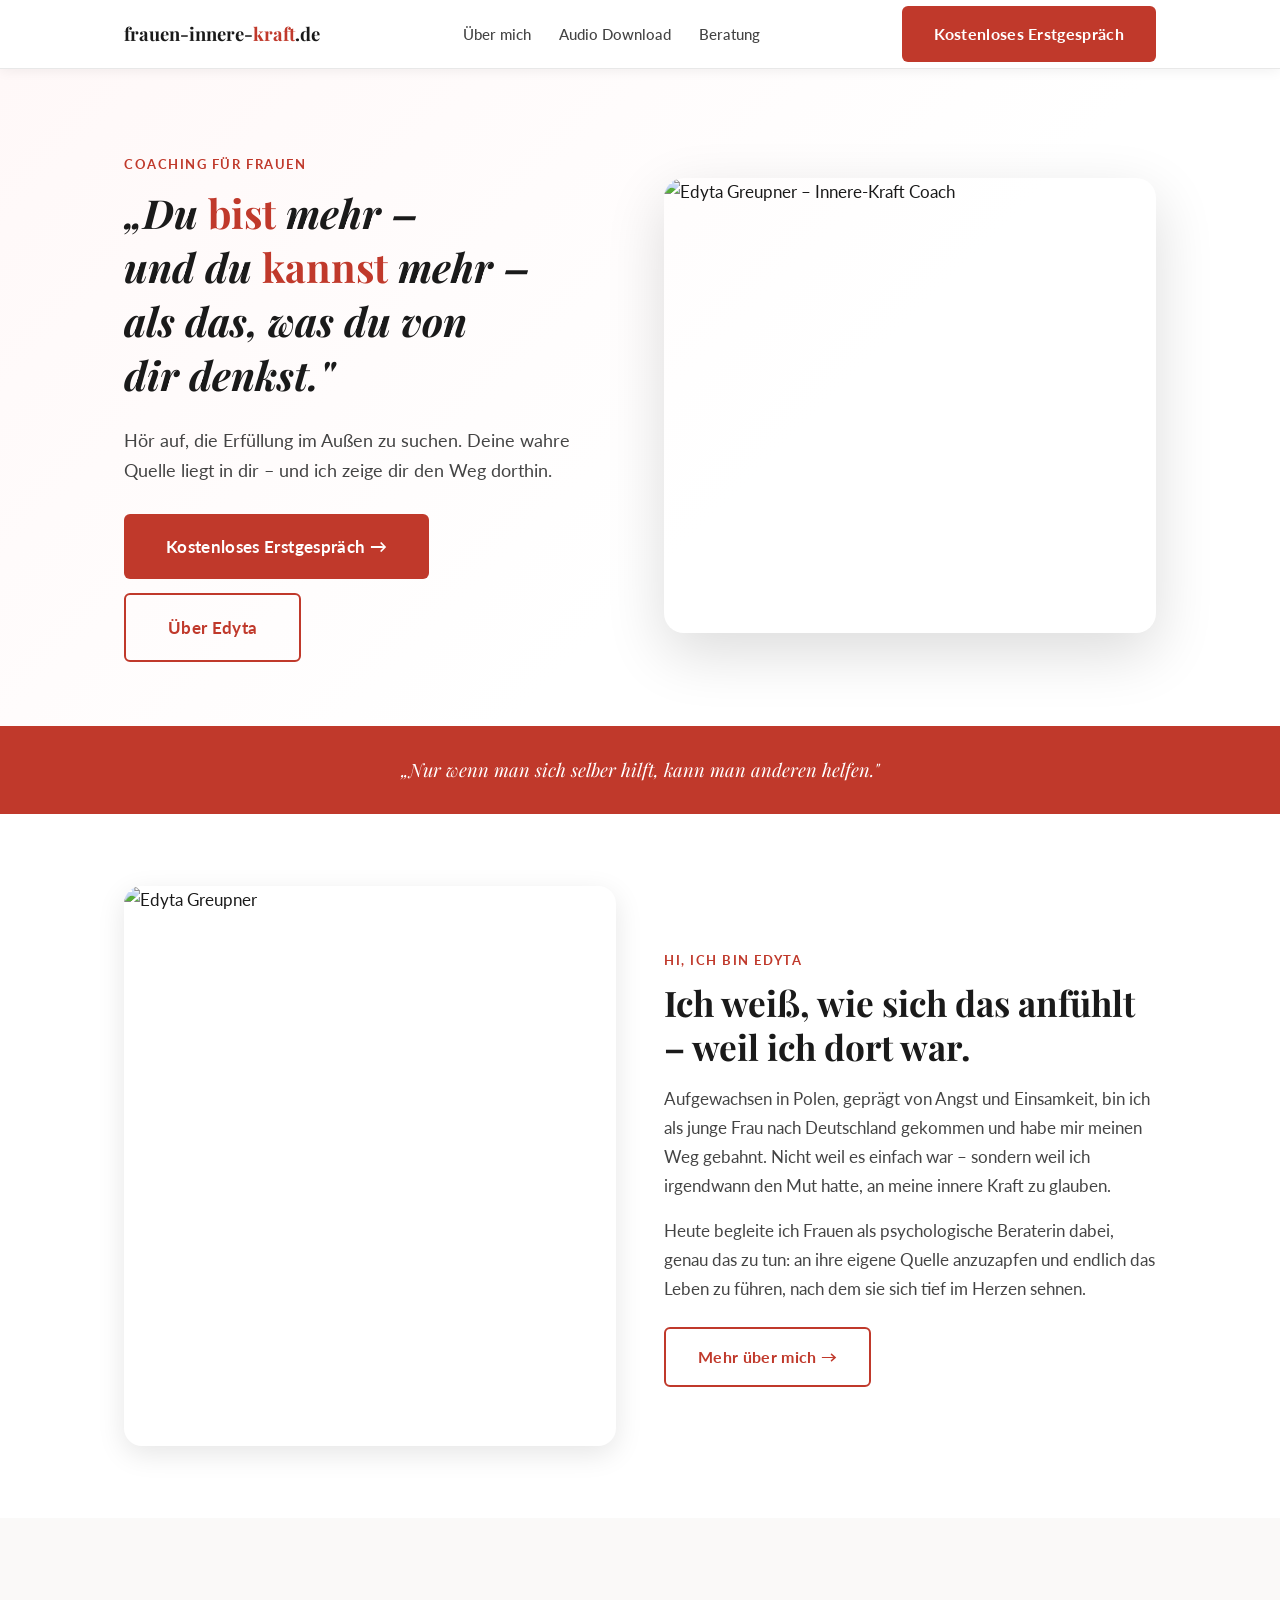
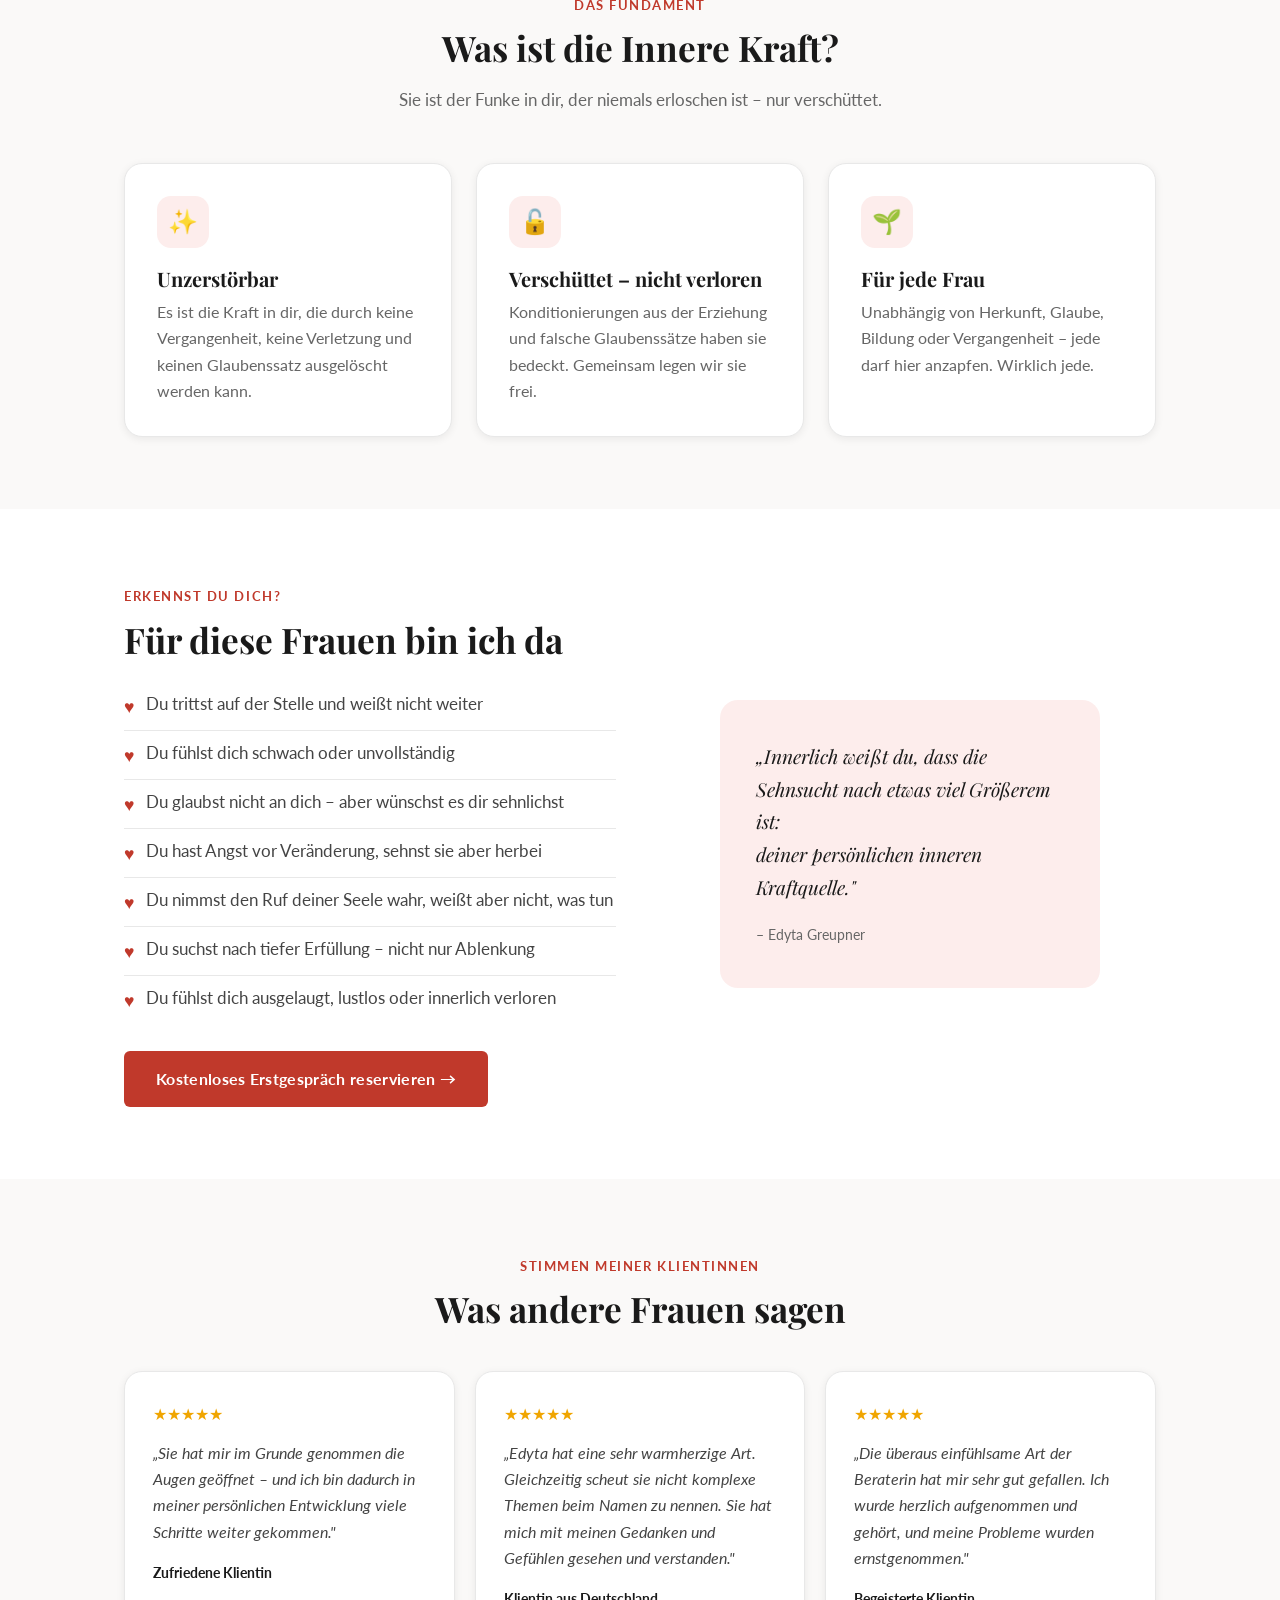
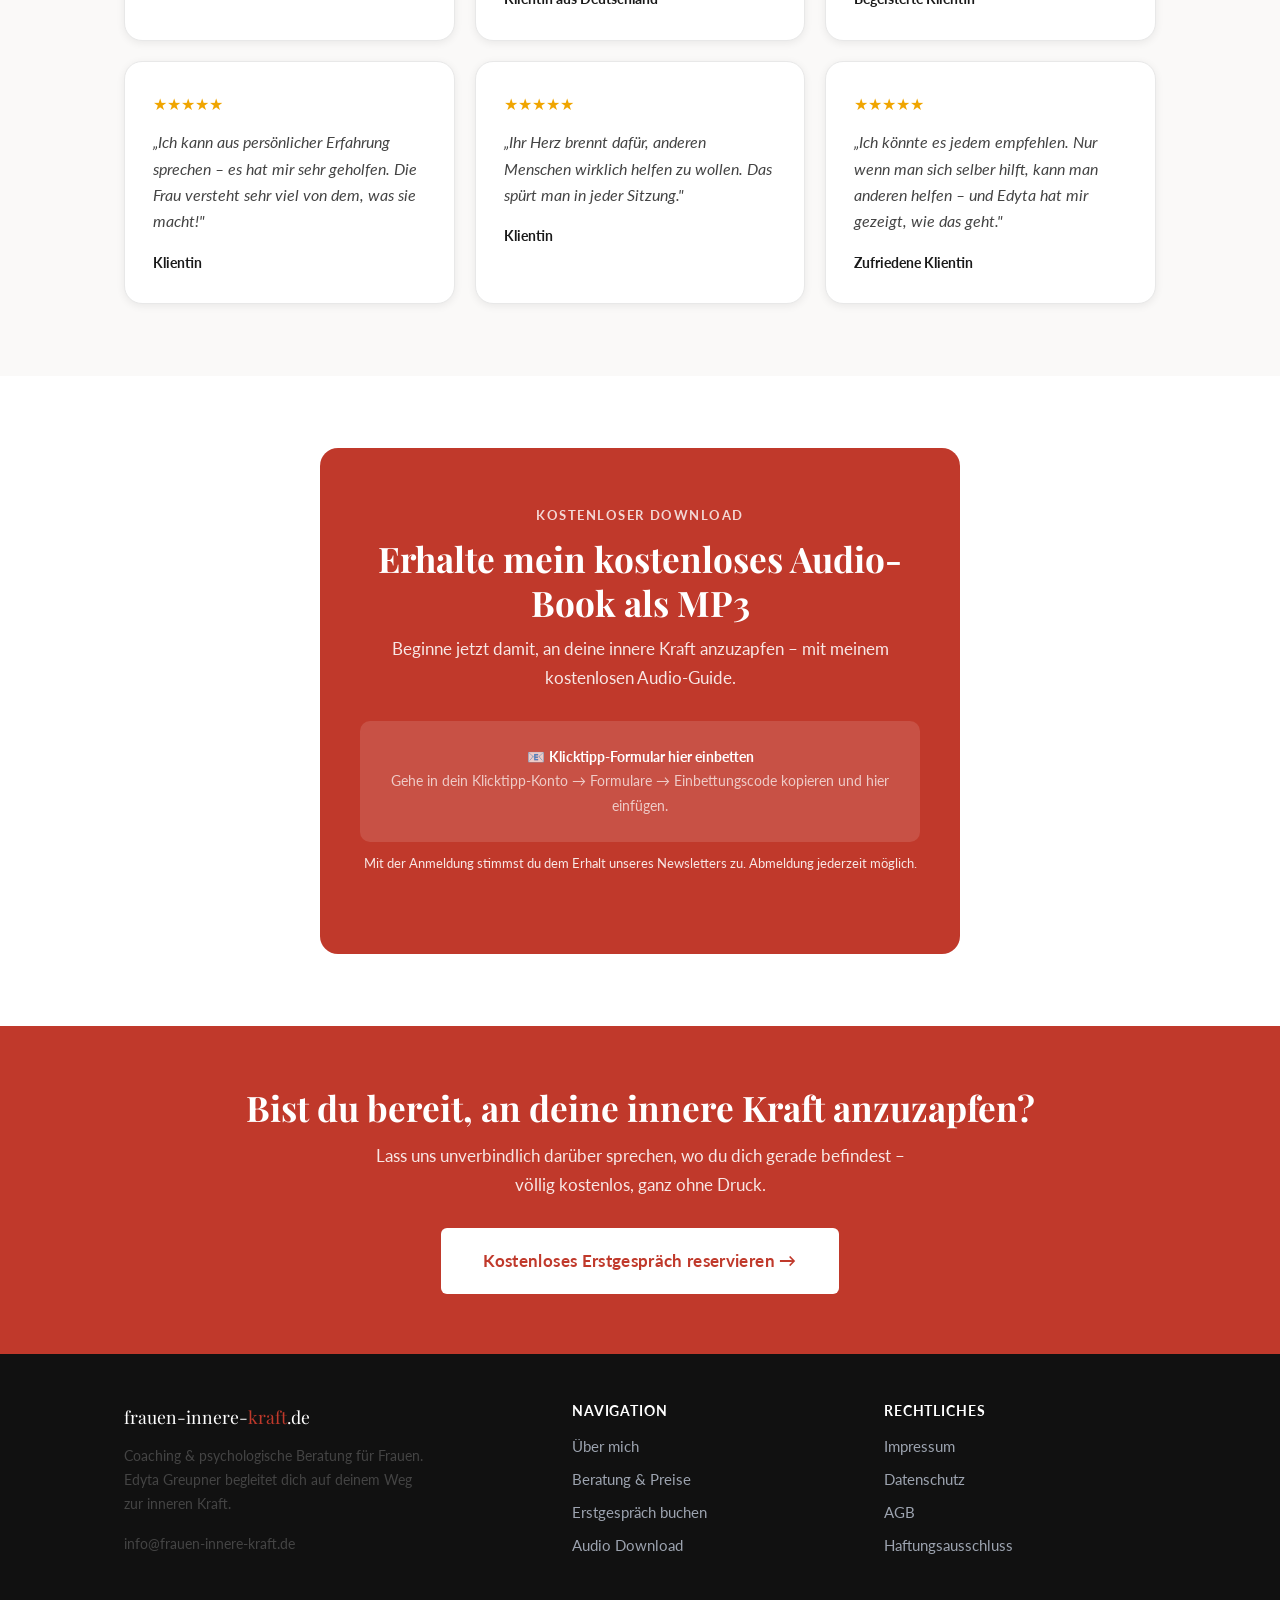
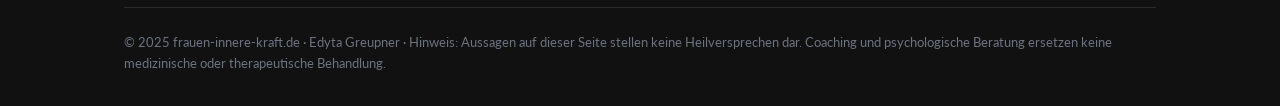
==== index.html @ e3fb8c81 "Initial commit: frauen-innere-kraft.de komplett neu aufgebaut Co-Authored-By: Claude Sonnet 4.6 <nor" ====
<!doctype html>
<html lang="de">
<head>
<meta charset="utf-8">
<meta name="viewport" content="width=device-width, initial-scale=1">
<title>Frauen Innere Kraft – Coaching für Frauen mit Edyta Greupner</title>
<meta name="description" content="Du bist mehr als das, was du von dir denkst. Edyta Greupner hilft Frauen, an ihre innere Kraft anzuzapfen und ein erfülltes Leben zu führen.">
<meta name="robots" content="index,follow">
<meta property="og:type" content="website">
<meta property="og:title" content="Frauen Innere Kraft – Coaching mit Edyta Greupner">
<meta property="og:image" content="/assets/img/edyta-hero.jpg">
<meta property="og:locale" content="de_DE">
<link rel="canonical" href="https://www.frauen-innere-kraft.de/">
<link rel="preconnect" href="https://fonts.googleapis.com">
<link rel="preconnect" href="https://fonts.gstatic.com" crossorigin>
<link rel="stylesheet" href="https://fonts.googleapis.com/css2?family=Lato:wght@400;700&family=Playfair+Display:ital,wght@0,600;0,700;1,600&display=swap">
<link rel="stylesheet" href="/assets/css/site.css">
</head>
<body>

<header class="header">
  <div class="container inner">
    <a href="/" class="logo">frauen-innere-<span>kraft</span>.de</a>
    <nav class="nav">
      <a href="/ueber/">Über mich</a>
      <a href="/#audio">Audio Download</a>
      <a href="/coaching/">Beratung</a>
    </nav>
    <a href="/erstgespraech/" class="btn">Kostenloses Erstgespräch</a>
    <button class="burger" aria-label="Menü öffnen" onclick="document.getElementById('mnav').classList.toggle('open')">
      <span></span><span></span><span></span>
    </button>
  </div>
  <nav class="mobile-nav" id="mnav">
    <a href="/ueber/">Über mich</a>
    <a href="/#audio">Audio Download</a>
    <a href="/coaching/">Beratung</a>
    <a href="/erstgespraech/">Kostenloses Erstgespräch</a>
  </nav>
</header>

<!-- HERO -->
<section class="hero" style="padding:80px 0 64px">
  <div class="container">
    <div class="hero-grid">
      <div>
        <span class="eyebrow">Coaching für Frauen</span>
        <h1 class="hero-quote">
          „Du <strong>bist</strong> mehr –<br>
          und du <strong>kannst</strong> mehr –<br>
          als das, was du von<br>dir denkst."
        </h1>
        <p class="sub" style="margin-top:24px">Hör auf, die Erfüllung im Außen zu suchen. Deine wahre Quelle liegt in dir – und ich zeige dir den Weg dorthin.</p>
        <div style="display:flex;flex-wrap:wrap;gap:14px;margin-top:8px">
          <a href="/erstgespraech/" class="btn btn-lg">Kostenloses Erstgespräch →</a>
          <a href="/ueber/" class="btn btn-lg btn-outline">Über Edyta</a>
        </div>
      </div>
      <div class="hero-img" style="max-height:500px">
        <img src="/assets/img/edyta-hero.jpg" alt="Edyta Greupner – Innere-Kraft Coach" width="540" height="500" loading="eager">
      </div>
    </div>
  </div>
</section>

<!-- ZITAT STRIPE -->
<div style="background:var(--red);padding:28px 0;text-align:center">
  <div class="container">
    <p style="color:#fff;font-family:'Playfair Display',serif;font-style:italic;font-size:1.15rem;margin:0">
      „Nur wenn man sich selber hilft, kann man anderen helfen."
    </p>
  </div>
</div>

<!-- ÜBER-TEASER -->
<section>
  <div class="container">
    <div class="split">
      <div class="img-wrap">
        <img src="/assets/img/edyta-sitzend.jpg" alt="Edyta Greupner" width="500" height="560" loading="lazy">
      </div>
      <div>
        <span class="eyebrow">Hi, ich bin Edyta</span>
        <h2>Ich weiß, wie sich das anfühlt – weil ich dort war.</h2>
        <p>Aufgewachsen in Polen, geprägt von Angst und Einsamkeit, bin ich als junge Frau nach Deutschland gekommen und habe mir meinen Weg gebahnt. Nicht weil es einfach war – sondern weil ich irgendwann den Mut hatte, an meine innere Kraft zu glauben.</p>
        <p>Heute begleite ich Frauen als psychologische Beraterin dabei, genau das zu tun: an ihre eigene Quelle anzuzapfen und endlich das Leben zu führen, nach dem sie sich tief im Herzen sehnen.</p>
        <a href="/ueber/" class="btn btn-outline" style="margin-top:8px">Mehr über mich →</a>
      </div>
    </div>
  </div>
</section>

<!-- WAS IST INNERE KRAFT -->
<section class="bg-alt">
  <div class="container">
    <div class="center" style="margin-bottom:48px">
      <span class="eyebrow">Das Fundament</span>
      <h2>Was ist die Innere Kraft?</h2>
      <p class="section-sub center">Sie ist der Funke in dir, der niemals erloschen ist – nur verschüttet.</p>
    </div>
    <div class="cards three">
      <div class="card">
        <div class="ico">✨</div>
        <h3>Unzerstörbar</h3>
        <p>Es ist die Kraft in dir, die durch keine Vergangenheit, keine Verletzung und keinen Glaubenssatz ausgelöscht werden kann.</p>
      </div>
      <div class="card">
        <div class="ico">🔓</div>
        <h3>Verschüttet – nicht verloren</h3>
        <p>Konditionierungen aus der Erziehung und falsche Glaubenssätze haben sie bedeckt. Gemeinsam legen wir sie frei.</p>
      </div>
      <div class="card">
        <div class="ico">🌱</div>
        <h3>Für jede Frau</h3>
        <p>Unabhängig von Herkunft, Glaube, Bildung oder Vergangenheit – jede darf hier anzapfen. Wirklich jede.</p>
      </div>
    </div>
  </div>
</section>

<!-- FÜR WELCHE FRAUEN -->
<section>
  <div class="container">
    <div class="split">
      <div>
        <span class="eyebrow">Erkennst du dich?</span>
        <h2>Für diese Frauen bin ich da</h2>
        <ul class="check-list">
          <li><span class="ic">♥</span> Du trittst auf der Stelle und weißt nicht weiter</li>
          <li><span class="ic">♥</span> Du fühlst dich schwach oder unvollständig</li>
          <li><span class="ic">♥</span> Du glaubst nicht an dich – aber wünschst es dir sehnlichst</li>
          <li><span class="ic">♥</span> Du hast Angst vor Veränderung, sehnst sie aber herbei</li>
          <li><span class="ic">♥</span> Du nimmst den Ruf deiner Seele wahr, weißt aber nicht, was tun</li>
          <li><span class="ic">♥</span> Du suchst nach tiefer Erfüllung – nicht nur Ablenkung</li>
          <li><span class="ic">♥</span> Du fühlst dich ausgelaugt, lustlos oder innerlich verloren</li>
        </ul>
        <a href="/erstgespraech/" class="btn" style="margin-top:8px">Kostenloses Erstgespräch reservieren →</a>
      </div>
      <div style="display:flex;align-items:center;justify-content:center">
        <div style="background:var(--red-light);border-radius:var(--radius-lg);padding:40px 36px;max-width:380px">
          <p style="font-family:'Playfair Display',serif;font-style:italic;font-size:1.2rem;color:var(--ink);margin-bottom:20px">
            „Innerlich weißt du, dass die Sehnsucht nach etwas viel Größerem ist:<br>deiner persönlichen inneren Kraftquelle."
          </p>
          <p style="font-size:.9rem;color:var(--muted);margin:0">– Edyta Greupner</p>
        </div>
      </div>
    </div>
  </div>
</section>

<!-- TESTIMONIALS -->
<section class="bg-alt">
  <div class="container">
    <div class="center" style="margin-bottom:8px">
      <span class="eyebrow">Stimmen meiner Klientinnen</span>
      <h2>Was andere Frauen sagen</h2>
    </div>
    <div class="testi-grid">
      <div class="testi">
        <div class="stars">★★★★★</div>
        <p>„Sie hat mir im Grunde genommen die Augen geöffnet – und ich bin dadurch in meiner persönlichen Entwicklung viele Schritte weiter gekommen."</p>
        <div class="author">Zufriedene Klientin</div>
      </div>
      <div class="testi">
        <div class="stars">★★★★★</div>
        <p>„Edyta hat eine sehr warmherzige Art. Gleichzeitig scheut sie nicht komplexe Themen beim Namen zu nennen. Sie hat mich mit meinen Gedanken und Gefühlen gesehen und verstanden."</p>
        <div class="author">Klientin aus Deutschland</div>
      </div>
      <div class="testi">
        <div class="stars">★★★★★</div>
        <p>„Die überaus einfühlsame Art der Beraterin hat mir sehr gut gefallen. Ich wurde herzlich aufgenommen und gehört, und meine Probleme wurden ernstgenommen."</p>
        <div class="author">Begeisterte Klientin</div>
      </div>
      <div class="testi">
        <div class="stars">★★★★★</div>
        <p>„Ich kann aus persönlicher Erfahrung sprechen – es hat mir sehr geholfen. Die Frau versteht sehr viel von dem, was sie macht!"</p>
        <div class="author">Klientin</div>
      </div>
      <div class="testi">
        <div class="stars">★★★★★</div>
        <p>„Ihr Herz brennt dafür, anderen Menschen wirklich helfen zu wollen. Das spürt man in jeder Sitzung."</p>
        <div class="author">Klientin</div>
      </div>
      <div class="testi">
        <div class="stars">★★★★★</div>
        <p>„Ich könnte es jedem empfehlen. Nur wenn man sich selber hilft, kann man anderen helfen – und Edyta hat mir gezeigt, wie das geht."</p>
        <div class="author">Zufriedene Klientin</div>
      </div>
    </div>
  </div>
</section>

<!-- AUDIO OPT-IN -->
<section id="audio">
  <div class="container">
    <div class="optin-box">
      <span class="eyebrow" style="color:rgba(255,255,255,.8)">Kostenloser Download</span>
      <h2>Erhalte mein kostenloses Audio-Book als MP3</h2>
      <p>Beginne jetzt damit, an deine innere Kraft anzuzapfen – mit meinem kostenlosen Audio-Guide.</p>

      <!-- KLICKTIPP FORMULAR – hier deinen Klicktipp-Einbettungscode einfügen -->
      <div style="background:rgba(255,255,255,.12);border-radius:10px;padding:24px;text-align:center;color:rgba(255,255,255,.7);font-size:.9rem">
        📧 <strong style="color:#fff">Klicktipp-Formular hier einbetten</strong><br>
        Gehe in dein Klicktipp-Konto → Formulare → Einbettungscode kopieren und hier einfügen.
      </div>
      <!-- ENDE KLICKTIPP FORMULAR -->

      <p class="optin-note">Mit der Anmeldung stimmst du dem Erhalt unseres Newsletters zu. Abmeldung jederzeit möglich.</p>
    </div>
  </div>
</section>

<!-- CTA -->
<section class="cta-bar">
  <div class="container">
    <h2>Bist du bereit, an deine innere Kraft anzuzapfen?</h2>
    <p>Lass uns unverbindlich darüber sprechen, wo du dich gerade befindest – völlig kostenlos, ganz ohne Druck.</p>
    <a href="/erstgespraech/" class="btn btn-white btn-lg">Kostenloses Erstgespräch reservieren →</a>
  </div>
</section>

<!-- FOOTER -->
<footer>
  <div class="container">
    <div class="f-grid">
      <div>
        <a href="/" class="logo-foot">frauen-innere-<span>kraft</span>.de</a>
        <p style="font-size:.9rem;max-width:300px">Coaching & psychologische Beratung für Frauen. Edyta Greupner begleitet dich auf deinem Weg zur inneren Kraft.</p>
        <p style="font-size:.85rem;margin-top:8px">info@frauen-innere-kraft.de</p>
      </div>
      <div>
        <h4>Navigation</h4>
        <a href="/ueber/">Über mich</a>
        <a href="/coaching/">Beratung & Preise</a>
        <a href="/erstgespraech/">Erstgespräch buchen</a>
        <a href="/#audio">Audio Download</a>
      </div>
      <div>
        <h4>Rechtliches</h4>
        <a href="/impressum/">Impressum</a>
        <a href="/datenschutz/">Datenschutz</a>
        <a href="/agb/">AGB</a>
        <a href="/haftungsausschluss/">Haftungsausschluss</a>
      </div>
    </div>
    <hr class="divider">
    <p class="small">© 2025 frauen-innere-kraft.de · Edyta Greupner · Hinweis: Aussagen auf dieser Seite stellen keine Heilversprechen dar. Coaching und psychologische Beratung ersetzen keine medizinische oder therapeutische Behandlung.</p>
  </div>
</footer>

</body>
</html>
---- assets/css/site.css ----
/* =============================================
   frauen-innere-kraft.de – Site CSS
   ============================================= */

:root {
  --red:       #C0392B;
  --red-dark:  #922B21;
  --red-light: #FDEDEC;
  --ink:       #1a1a1a;
  --ink-2:     #444;
  --muted:     #666;
  --line:      #e8e8e8;
  --bg:        #fff;
  --bg-alt:    #faf9f8;
  --radius:    10px;
  --radius-lg: 18px;
  --shadow-sm: 0 2px 8px rgba(0,0,0,.07);
  --shadow:    0 8px 28px rgba(0,0,0,.10);
  --shadow-lg: 0 20px 60px rgba(0,0,0,.14);
  --max:       1080px;
}

*, *::before, *::after { box-sizing: border-box; margin: 0; padding: 0; }

html { scroll-behavior: smooth; }

body {
  font-family: 'Lato', 'Helvetica Neue', Arial, sans-serif;
  font-size: 17px;
  line-height: 1.7;
  color: var(--ink);
  background: var(--bg);
}

img { max-width: 100%; display: block; }
a { color: var(--red); text-decoration: none; }
a:hover { text-decoration: underline; }

h1,h2,h3,h4 {
  font-family: 'Playfair Display', Georgia, serif;
  line-height: 1.25;
  color: var(--ink);
}
h1 { font-size: clamp(2rem, 5vw, 3rem); }
h2 { font-size: clamp(1.5rem, 3.5vw, 2.2rem); margin-bottom: 16px; }
h3 { font-size: 1.25rem; margin-bottom: 8px; }
p { margin-bottom: 1rem; color: var(--ink-2); }
p:last-child { margin-bottom: 0; }

/* Layout */
.container { max-width: var(--max); margin: 0 auto; padding: 0 24px; }
section { padding: 72px 0; }
section.tight { padding: 48px 0; }
.bg-alt { background: var(--bg-alt); }
.bg-red { background: var(--red); }
.bg-dark { background: #1a1a1a; }
.center { text-align: center; }

/* Buttons */
.btn {
  display: inline-block;
  background: var(--red);
  color: #fff;
  font-weight: 700;
  font-size: 1rem;
  padding: 14px 32px;
  border-radius: 6px;
  border: none;
  cursor: pointer;
  transition: background .2s, transform .15s;
  text-decoration: none;
  letter-spacing: .02em;
}
.btn:hover { background: var(--red-dark); text-decoration: none; transform: translateY(-1px); }
.btn-outline {
  background: transparent;
  border: 2px solid var(--red);
  color: var(--red);
}
.btn-outline:hover { background: var(--red); color: #fff; }
.btn-white { background: #fff; color: var(--red); }
.btn-white:hover { background: #f5f5f5; }
.btn-lg { padding: 18px 42px; font-size: 1.08rem; }

/* Eyebrow */
.eyebrow {
  display: inline-block;
  font-size: .8rem;
  font-weight: 700;
  letter-spacing: .12em;
  text-transform: uppercase;
  color: var(--red);
  margin-bottom: 10px;
}

/* Header */
.header {
  position: sticky;
  top: 0;
  z-index: 50;
  background: #fff;
  border-bottom: 1px solid var(--line);
  box-shadow: 0 2px 12px rgba(0,0,0,.06);
}
.header .inner {
  display: flex;
  align-items: center;
  justify-content: space-between;
  gap: 24px;
  height: 68px;
}
.logo {
  font-family: 'Playfair Display', Georgia, serif;
  font-size: 1.15rem;
  font-weight: 700;
  color: var(--ink);
  text-decoration: none;
  white-space: nowrap;
}
.logo span { color: var(--red); }
.nav { display: flex; gap: 28px; align-items: center; }
.nav a { color: var(--ink-2); font-size: .96rem; font-weight: 500; text-decoration: none; transition: color .15s; }
.nav a:hover { color: var(--red); }
.burger {
  display: none;
  background: none;
  border: none;
  cursor: pointer;
  padding: 6px;
  flex-direction: column;
  gap: 5px;
}
.burger span { display: block; width: 24px; height: 2px; background: var(--ink); border-radius: 2px; }
.mobile-nav { display: none; border-top: 1px solid var(--line); background: #fff; padding: 16px 24px 20px; }
.mobile-nav a { display: block; padding: 10px 0; color: var(--ink-2); font-weight: 500; border-bottom: 1px solid var(--line); }
.mobile-nav a:last-child { border-bottom: none; }
.mobile-nav.open { display: block; }
@media(max-width:760px) {
  .nav, .header .btn { display: none; }
  .burger { display: flex; }
}

/* Hero */
.hero {
  position: relative;
  overflow: hidden;
  background: linear-gradient(135deg, #fff8f8 0%, #fff 60%);
  padding: 80px 0 60px;
}
.hero-grid {
  display: grid;
  grid-template-columns: 1fr;
  gap: 48px;
  align-items: center;
}
@media(min-width:860px) {
  .hero-grid { grid-template-columns: 1fr 1fr; }
}
.hero h1 { margin-bottom: 20px; }
.hero .sub { font-size: 1.1rem; color: var(--ink-2); margin-bottom: 28px; }
.hero-img {
  border-radius: 20px;
  overflow: hidden;
  box-shadow: var(--shadow-lg);
}
.hero-img img { width: 100%; height: 100%; object-fit: cover; }

/* Quote hero */
.hero-quote {
  font-family: 'Playfair Display', serif;
  font-size: clamp(1.6rem, 4vw, 2.5rem);
  font-style: italic;
  color: var(--ink);
  line-height: 1.35;
}
.hero-quote strong { color: var(--red); font-style: normal; }

/* Section titles */
.section-title { margin-bottom: 8px; }
.section-sub { color: var(--muted); font-size: 1.05rem; max-width: 600px; }
.section-sub.center { margin: 0 auto; }

/* Cards */
.cards {
  display: grid;
  grid-template-columns: 1fr;
  gap: 24px;
  margin-top: 40px;
}
@media(min-width:600px) { .cards { grid-template-columns: 1fr 1fr; } }
@media(min-width:900px) { .cards.three { grid-template-columns: 1fr 1fr 1fr; } }
.card {
  background: #fff;
  border: 1px solid var(--line);
  border-radius: var(--radius-lg);
  padding: 32px;
  box-shadow: var(--shadow-sm);
}
.card .ico {
  width: 52px; height: 52px;
  background: var(--red-light);
  border-radius: 14px;
  display: grid; place-items: center;
  font-size: 1.5rem;
  margin-bottom: 18px;
}
.card h3 { margin-bottom: 8px; }
.card p { color: var(--muted); font-size: .97rem; }

/* Bullet list */
.check-list { list-style: none; padding: 0; margin: 20px 0; }
.check-list li {
  display: flex;
  gap: 12px;
  align-items: flex-start;
  padding: 8px 0;
  border-bottom: 1px solid var(--line);
  color: var(--ink-2);
}
.check-list li:last-child { border-bottom: none; }
.check-list .ic { color: var(--red); font-size: 1.1rem; margin-top: 2px; flex-shrink: 0; }

/* Testimonials */
.testi-grid {
  display: grid;
  grid-template-columns: 1fr;
  gap: 20px;
  margin-top: 40px;
}
@media(min-width:640px) { .testi-grid { grid-template-columns: 1fr 1fr; } }
@media(min-width:900px) { .testi-grid { grid-template-columns: 1fr 1fr 1fr; } }
.testi {
  background: #fff;
  border: 1px solid var(--line);
  border-radius: var(--radius-lg);
  padding: 28px;
  box-shadow: var(--shadow-sm);
}
.testi .stars { color: #f0a500; font-size: 1rem; margin-bottom: 12px; }
.testi p { font-size: .97rem; color: var(--ink-2); font-style: italic; margin-bottom: 16px; }
.testi .author { font-weight: 700; font-size: .9rem; color: var(--ink); }

/* Split layout */
.split {
  display: grid;
  grid-template-columns: 1fr;
  gap: 48px;
  align-items: center;
}
@media(min-width:860px) { .split { grid-template-columns: 1fr 1fr; } }
.split .img-wrap { border-radius: var(--radius-lg); overflow: hidden; box-shadow: var(--shadow); }
.split .img-wrap img { width: 100%; }

/* Steps */
.steps { list-style: none; padding: 0; margin: 32px 0; display: grid; gap: 20px; }
.steps li { display: flex; gap: 20px; align-items: flex-start; }
.steps .n {
  flex: 0 0 42px; width: 42px; height: 42px;
  background: var(--red); color: #fff;
  border-radius: 50%;
  display: grid; place-items: center;
  font-family: 'Playfair Display', serif;
  font-weight: 700; font-size: 1.1rem;
  flex-shrink: 0;
}
.steps h3 { margin-bottom: 4px; }
.steps p { color: var(--muted); font-size: .96rem; margin: 0; }

/* Pricing */
.pricing-grid {
  display: grid;
  grid-template-columns: 1fr;
  gap: 24px;
  margin-top: 40px;
  max-width: 700px;
  margin-left: auto;
  margin-right: auto;
}
@media(min-width:640px) { .pricing-grid { grid-template-columns: 1fr 1fr; } }
.price-card {
  background: #fff;
  border: 2px solid var(--line);
  border-radius: var(--radius-lg);
  padding: 36px;
  text-align: center;
}
.price-card.featured {
  border-color: var(--red);
  box-shadow: 0 0 0 4px rgba(192,57,43,.08);
}
.price-card .label { font-size: .8rem; font-weight: 700; text-transform: uppercase; letter-spacing: .1em; color: var(--red); margin-bottom: 12px; }
.price-card .amount { font-family: 'Playfair Display', serif; font-size: 2.5rem; font-weight: 700; color: var(--ink); line-height: 1; margin: 8px 0 4px; }
.price-card .old { text-decoration: line-through; color: var(--muted); font-size: .95rem; }
.price-card p { font-size: .95rem; color: var(--muted); margin: 12px 0 20px; }

/* Opt-in box */
.optin-box {
  background: var(--red);
  color: #fff;
  border-radius: var(--radius-lg);
  padding: 52px 40px;
  text-align: center;
  max-width: 640px;
  margin: 0 auto;
}
.optin-box h2 { color: #fff; margin-bottom: 10px; }
.optin-box p { color: rgba(255,255,255,.88); margin-bottom: 28px; }
.optin-form { display: flex; flex-direction: column; gap: 12px; max-width: 420px; margin: 0 auto; }
.optin-form input {
  padding: 14px 18px;
  border-radius: 6px;
  border: none;
  font-size: 1rem;
  width: 100%;
}
.optin-form .btn-white { width: 100%; padding: 14px; font-size: 1rem; }
.optin-note { font-size: .82rem; color: rgba(255,255,255,.7); margin-top: 10px; }

/* CTA bar */
.cta-bar {
  background: var(--red);
  padding: 60px 0;
  text-align: center;
}
.cta-bar h2 { color: #fff; margin-bottom: 12px; }
.cta-bar p { color: rgba(255,255,255,.88); max-width: 560px; margin: 0 auto 28px; }

/* Page hero */
.pagehero {
  background: linear-gradient(135deg, #fff8f8, #fff);
  padding: 60px 0 48px;
  border-bottom: 1px solid var(--line);
}
.pagehero .eyebrow { margin-bottom: 8px; }
.pagehero h1 { margin-bottom: 14px; }
.pagehero p { color: var(--muted); font-size: 1.05rem; max-width: 620px; }
.breadcrumb { font-size: .85rem; color: var(--muted); margin-bottom: 16px; }
.breadcrumb a { color: var(--muted); }
.breadcrumb a:hover { color: var(--red); }

/* About layout */
.about-photo {
  border-radius: var(--radius-lg);
  overflow: hidden;
  box-shadow: var(--shadow-lg);
  max-width: 420px;
}
.about-photo img { width: 100%; }

/* Quote block */
.blockquote {
  border-left: 4px solid var(--red);
  padding: 16px 24px;
  background: var(--red-light);
  border-radius: 0 var(--radius) var(--radius) 0;
  margin: 24px 0;
  font-family: 'Playfair Display', serif;
  font-style: italic;
  font-size: 1.1rem;
  color: var(--ink);
}

/* Footer */
footer {
  background: #111;
  color: #9CA3AF;
  padding: 48px 0 32px;
}
footer .f-grid {
  display: grid;
  grid-template-columns: 1fr;
  gap: 40px;
  margin-bottom: 40px;
}
@media(min-width:640px) { footer .f-grid { grid-template-columns: 1.5fr 1fr 1fr; } }
footer .logo-foot {
  font-family: 'Playfair Display', serif;
  font-size: 1.1rem;
  color: #fff;
  margin-bottom: 12px;
  display: block;
}
footer .logo-foot span { color: var(--red); }
footer h4 { color: #fff; font-size: .9rem; font-weight: 700; letter-spacing: .06em; text-transform: uppercase; margin-bottom: 14px; font-family: 'Lato', sans-serif; }
footer a { color: #9CA3AF; font-size: .93rem; display: block; margin-bottom: 8px; transition: color .15s; }
footer a:hover { color: #fff; text-decoration: none; }
footer .divider { border: none; border-top: 1px solid #2a2a2a; margin-bottom: 24px; }
footer .small { font-size: .83rem; color: #6B7280; line-height: 1.6; }
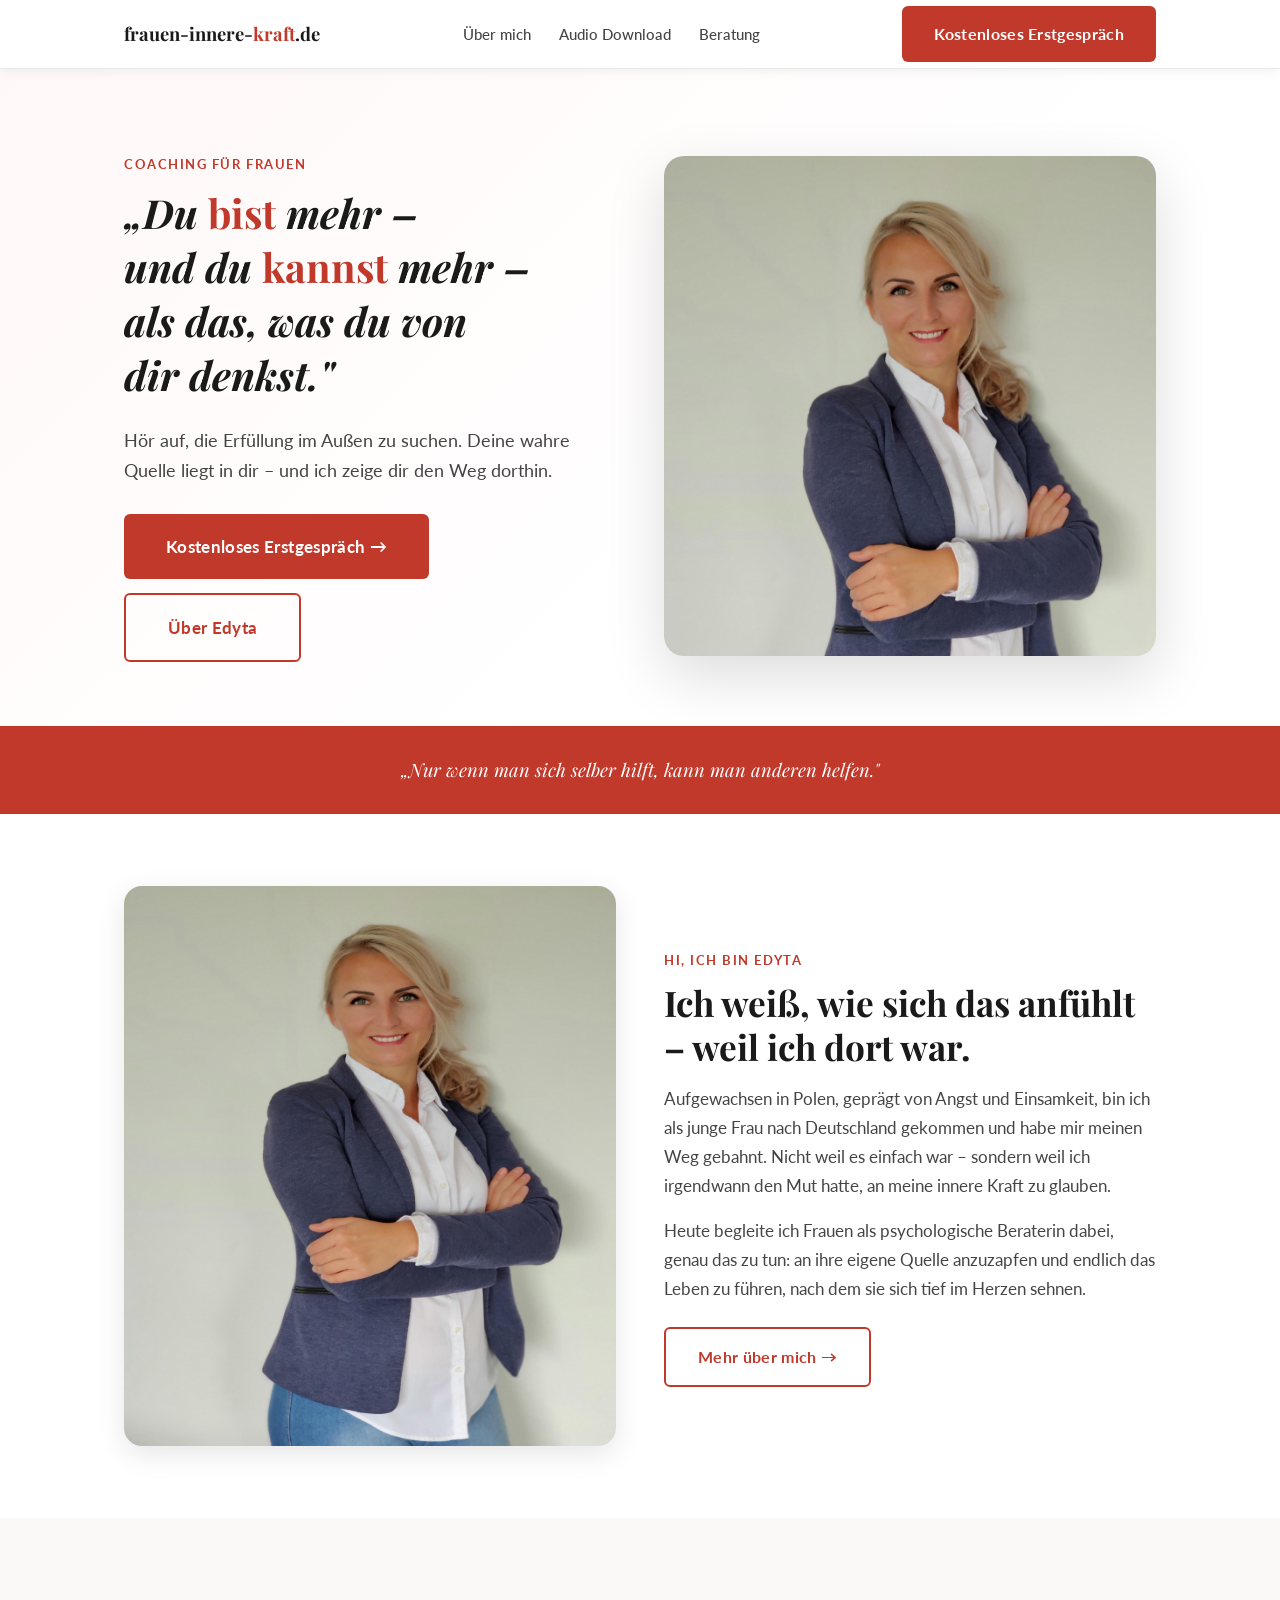
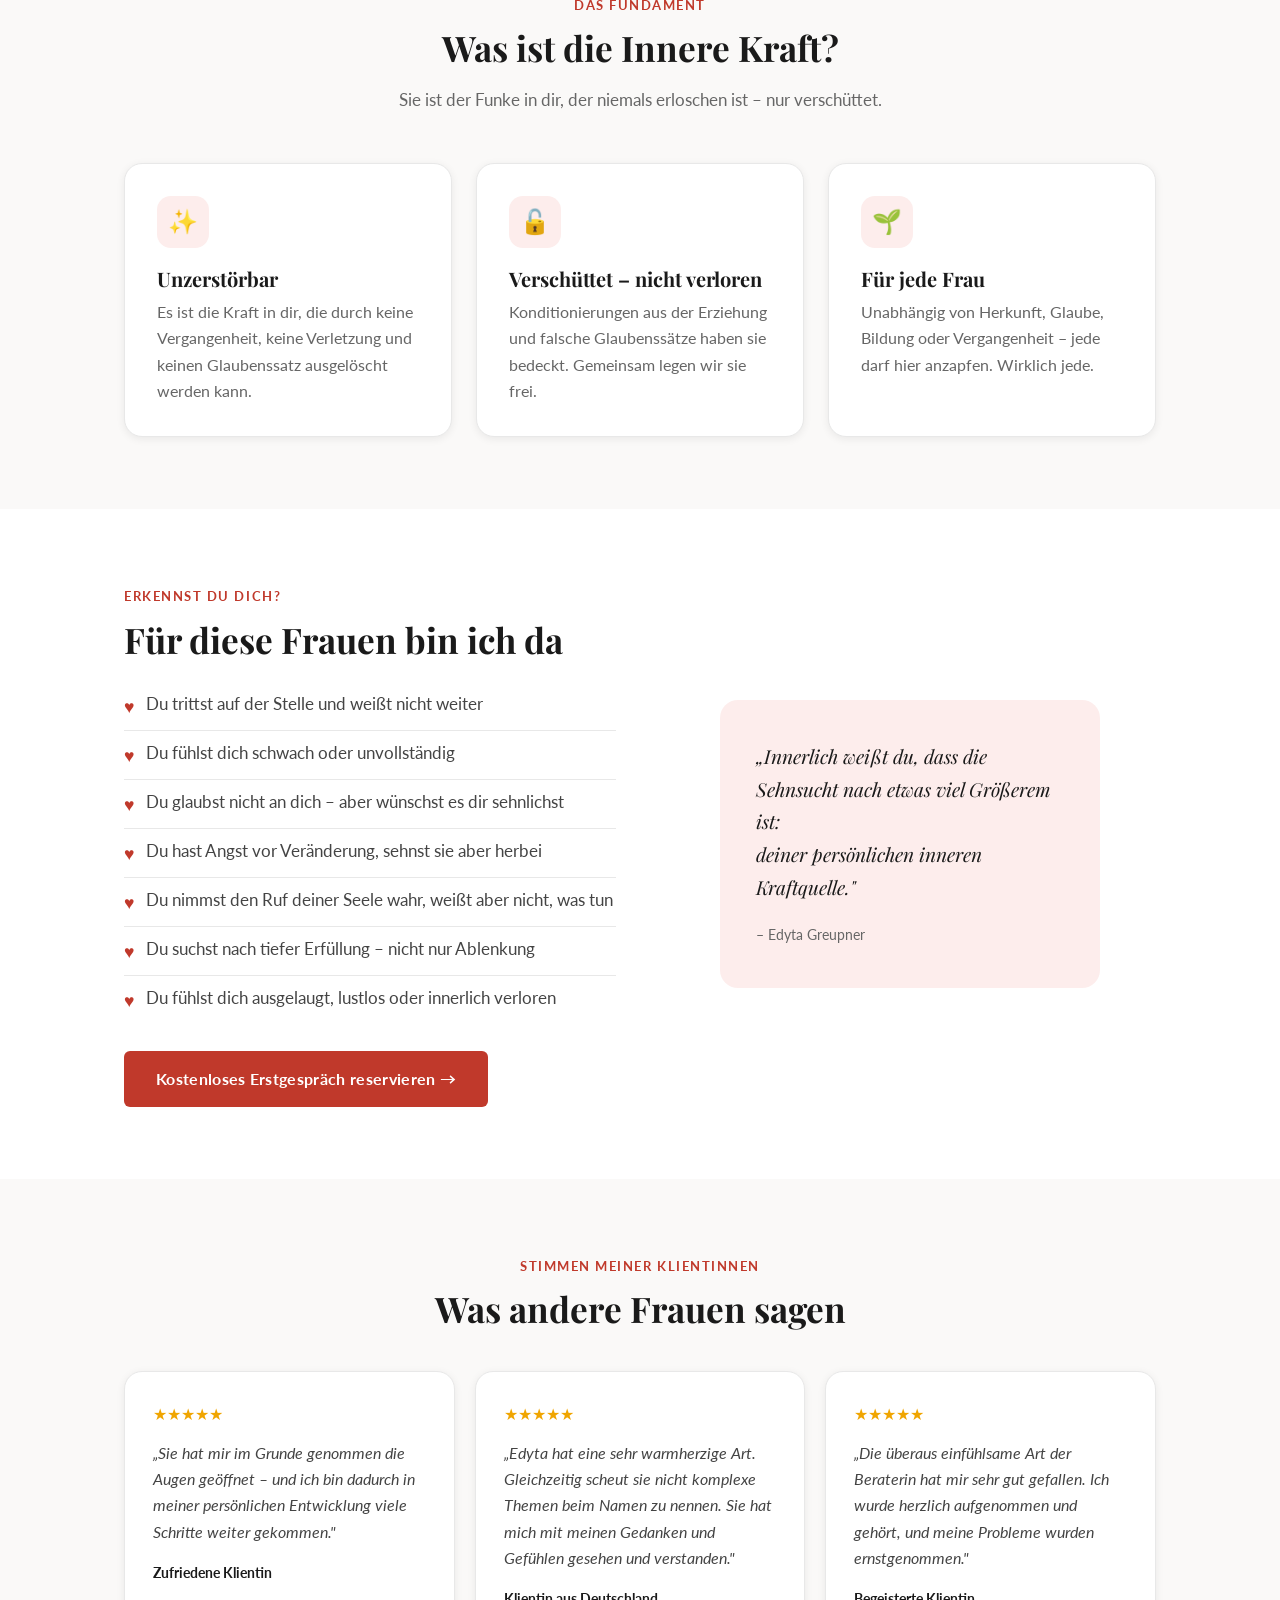
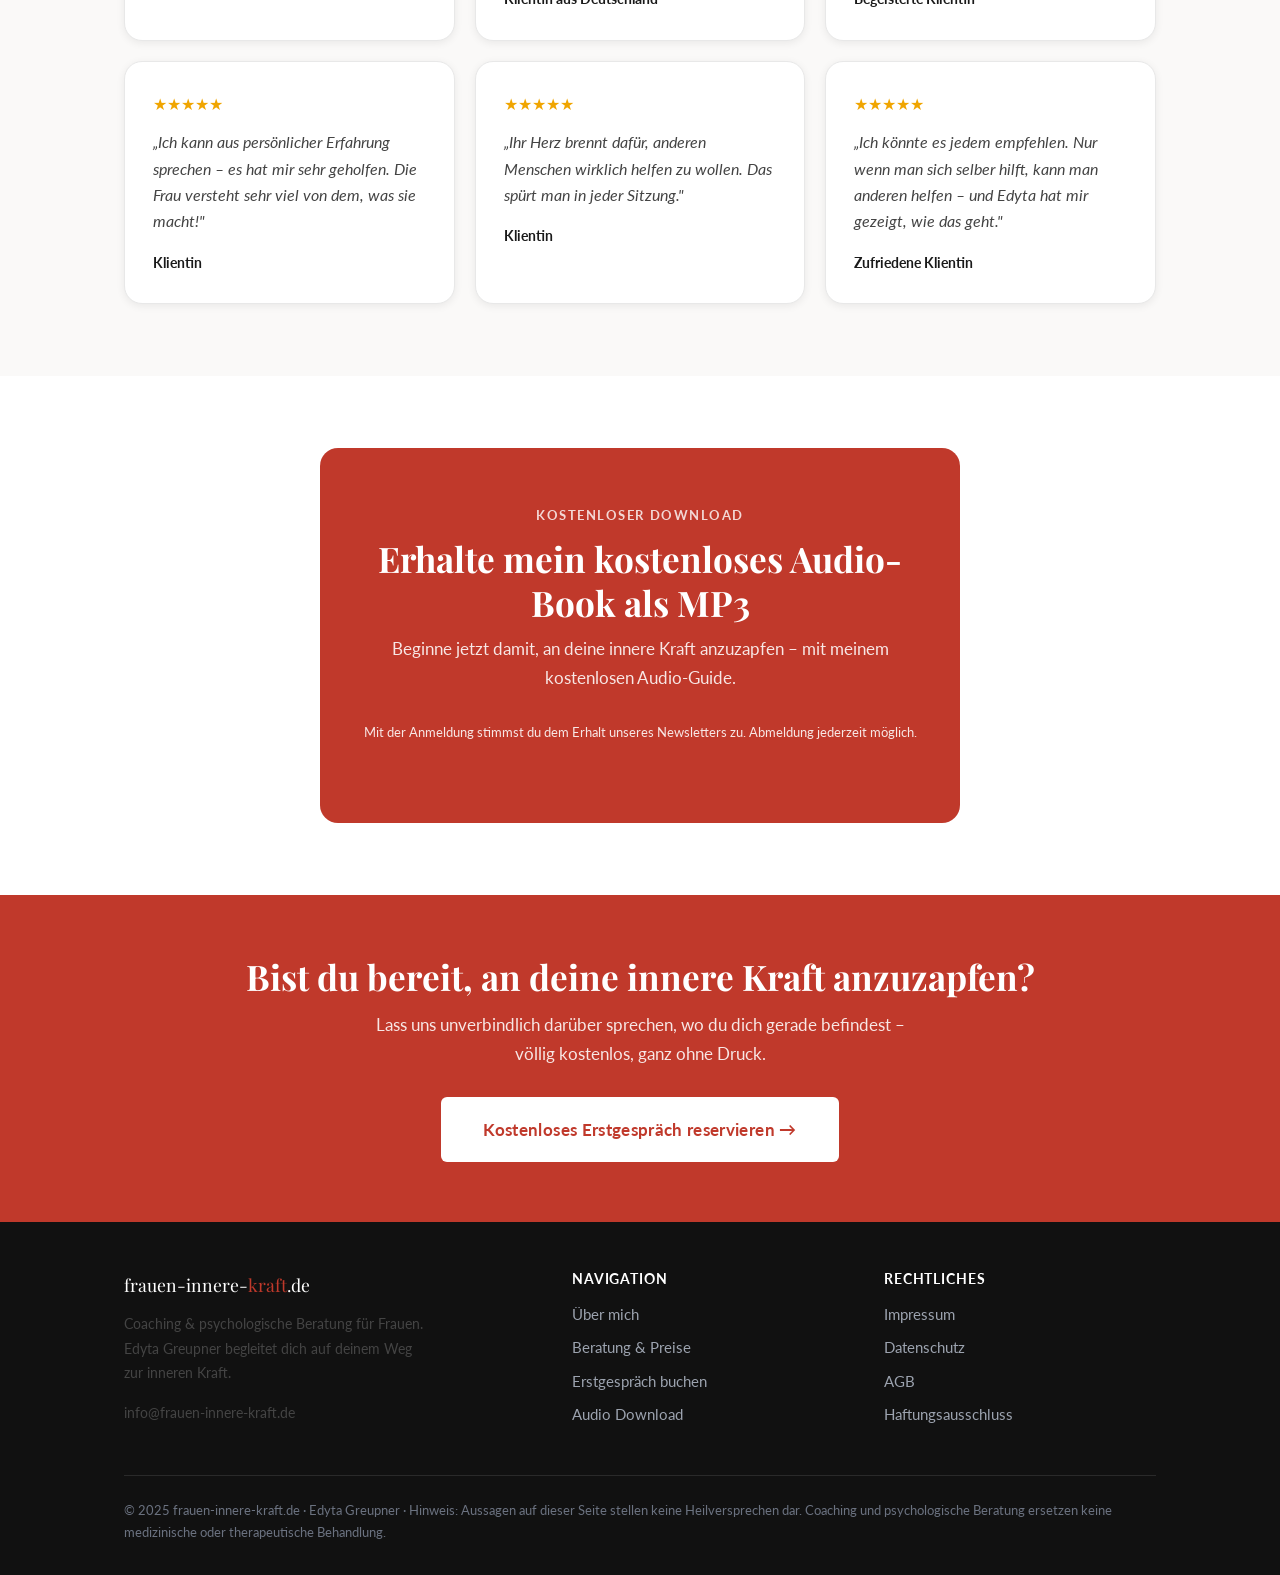
==== commit ae545182: "Klicktipp Audio-Formular eingebettet Co-Authored-By: Claude Sonnet 4.6 <noreply@anthropic.com>" ====
--- a/index.html
+++ b/index.html
@@ -198,11 +198,8 @@
       <h2>Erhalte mein kostenloses Audio-Book als MP3</h2>
       <p>Beginne jetzt damit, an deine innere Kraft anzuzapfen – mit meinem kostenlosen Audio-Guide.</p>
 
-      <!-- KLICKTIPP FORMULAR – hier deinen Klicktipp-Einbettungscode einfügen -->
-      <div style="background:rgba(255,255,255,.12);border-radius:10px;padding:24px;text-align:center;color:rgba(255,255,255,.7);font-size:.9rem">
-        📧 <strong style="color:#fff">Klicktipp-Formular hier einbetten</strong><br>
-        Gehe in dein Klicktipp-Konto → Formulare → Einbettungscode kopieren und hier einfügen.
-      </div>
+      <!-- KLICKTIPP FORMULAR -->
+      <script type="text/javascript" src="https://assets.klicktipp.com/userimages/178156/forms/249794/5svyz45f6z8za667.js"></script>
       <!-- ENDE KLICKTIPP FORMULAR -->
 
       <p class="optin-note">Mit der Anmeldung stimmst du dem Erhalt unseres Newsletters zu. Abmeldung jederzeit möglich.</p>
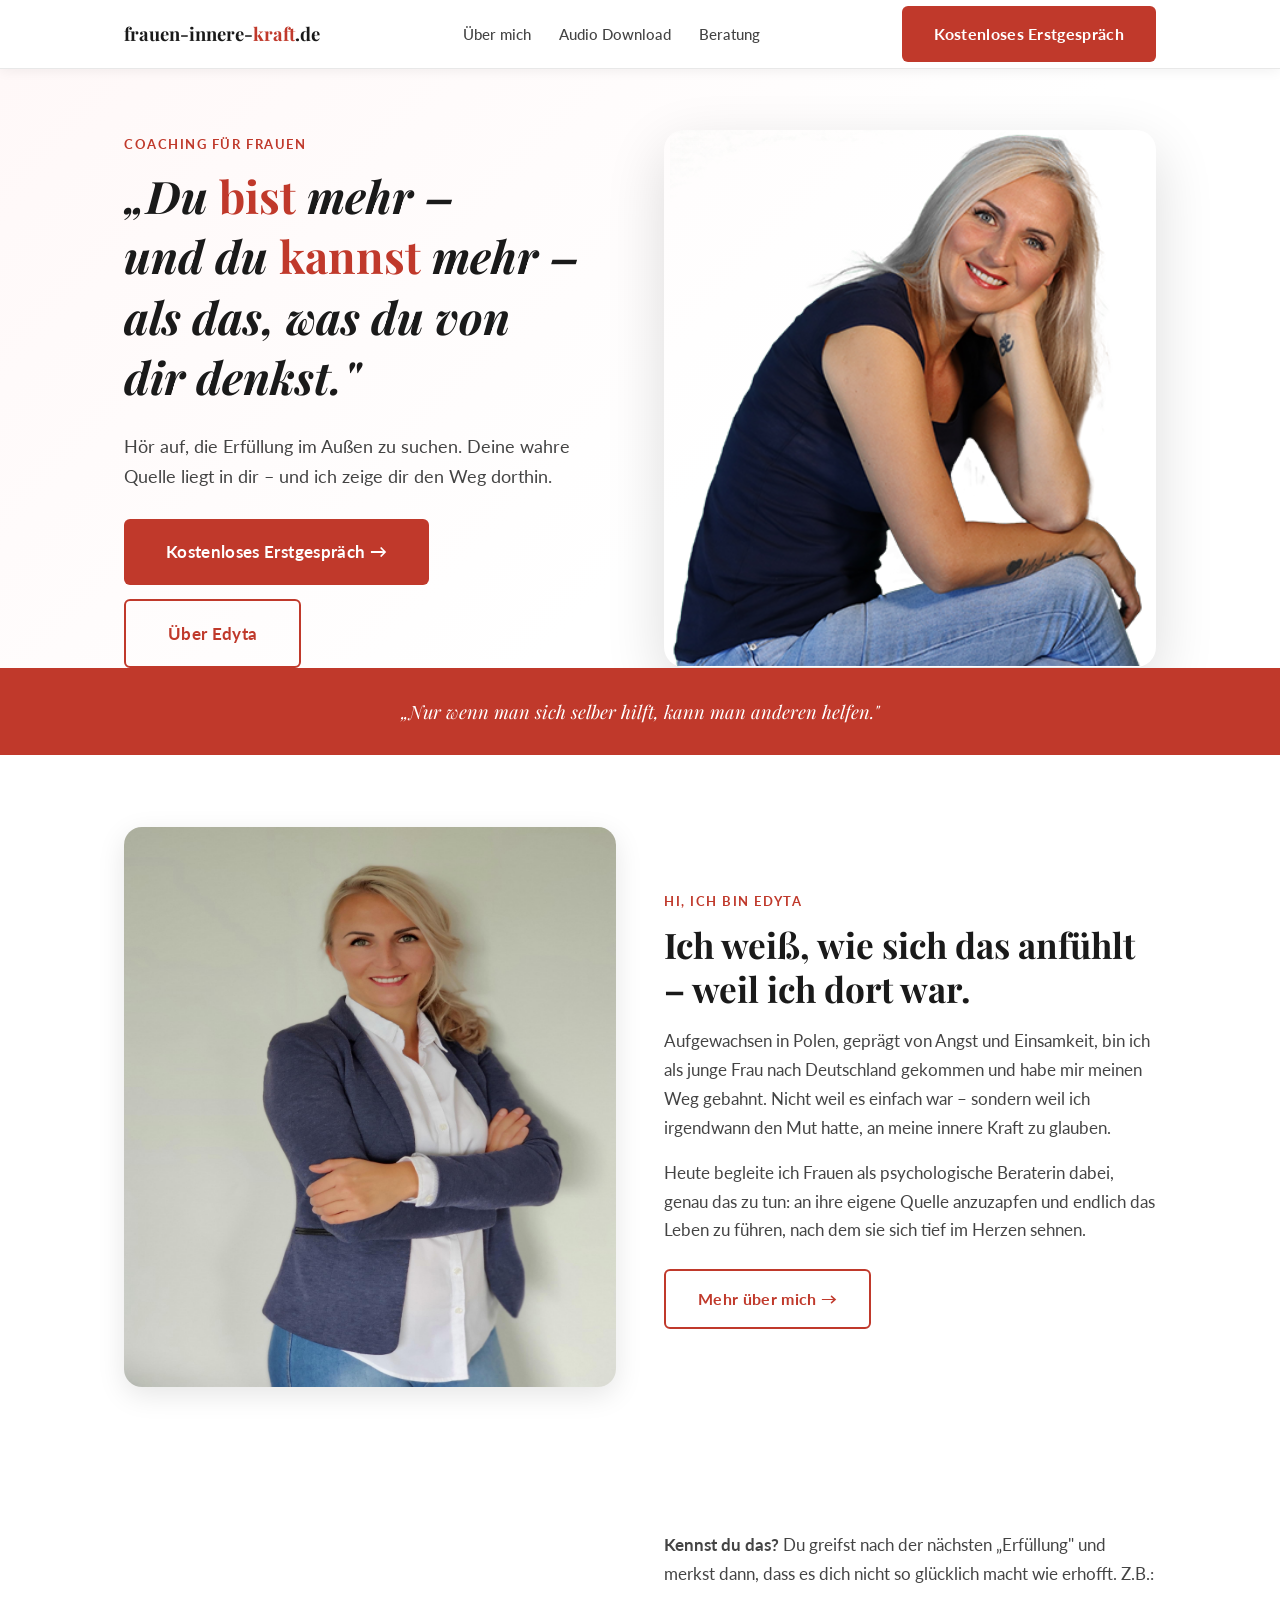
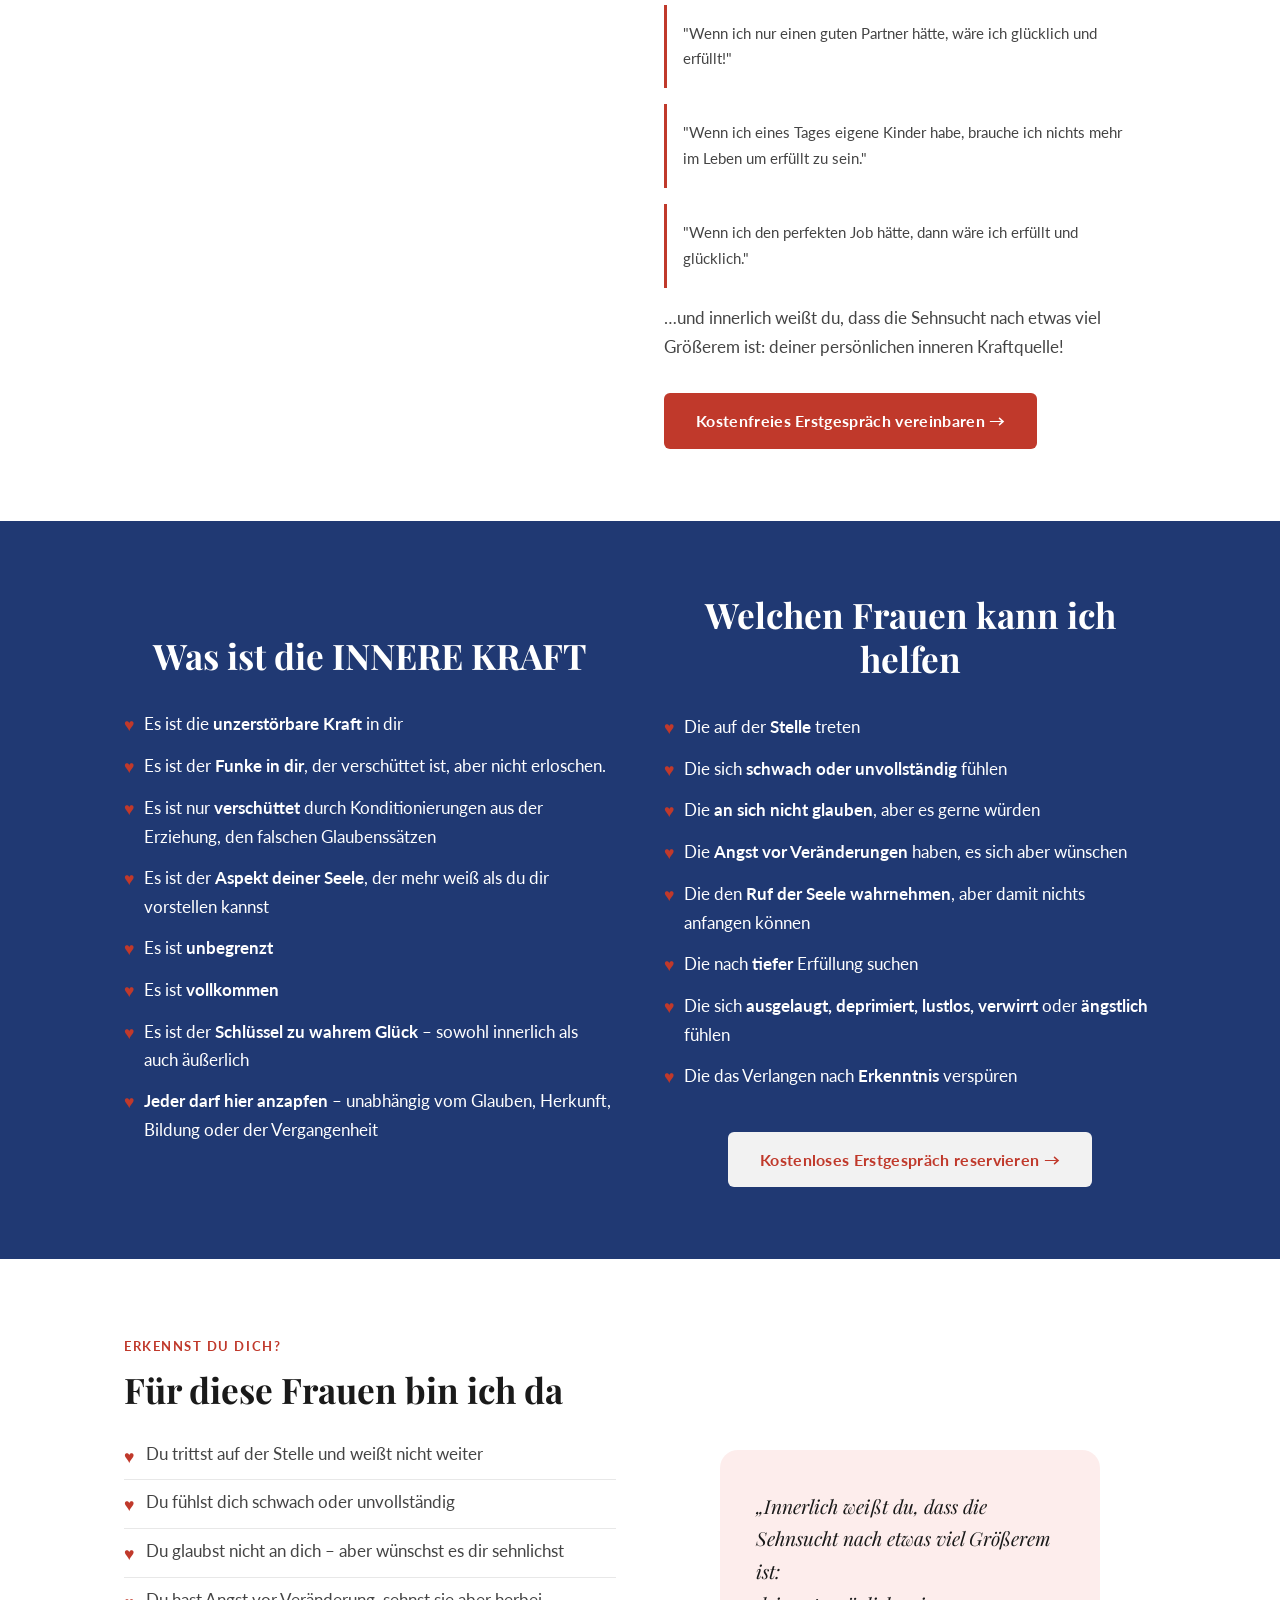
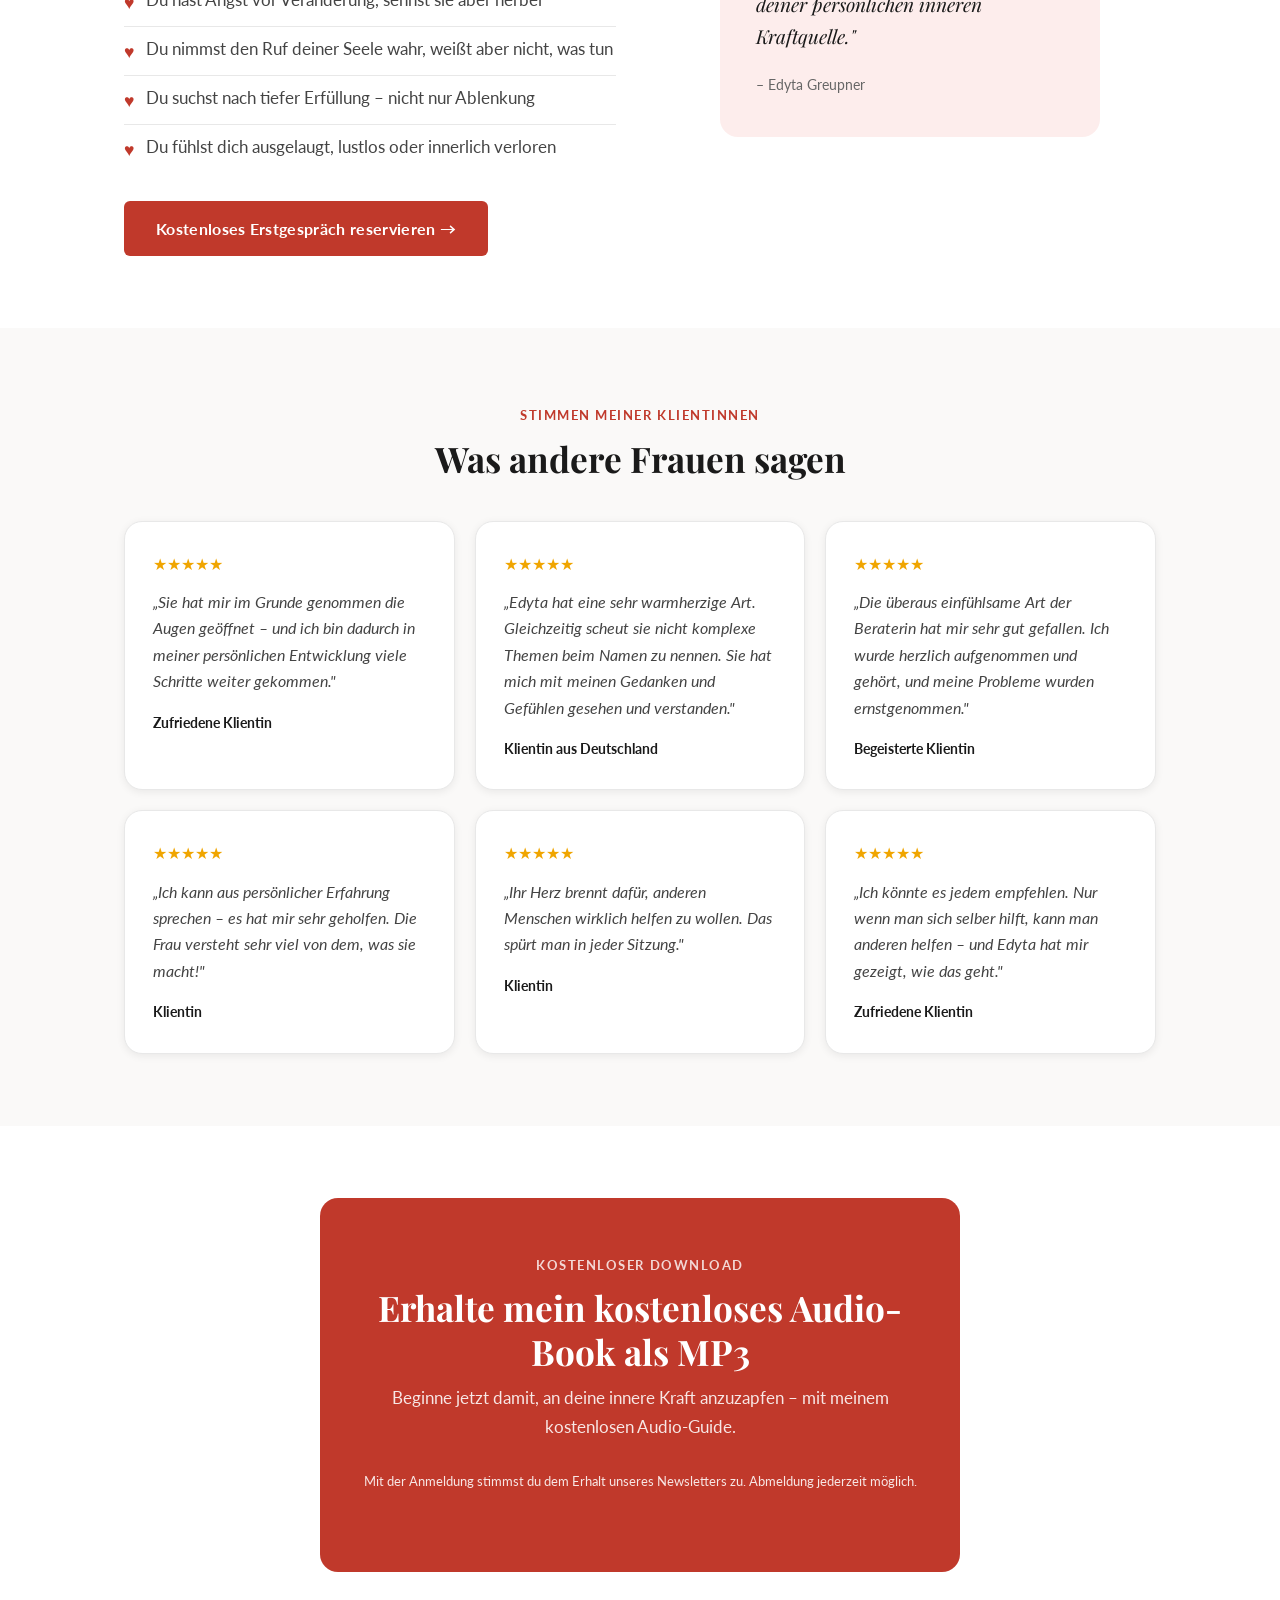
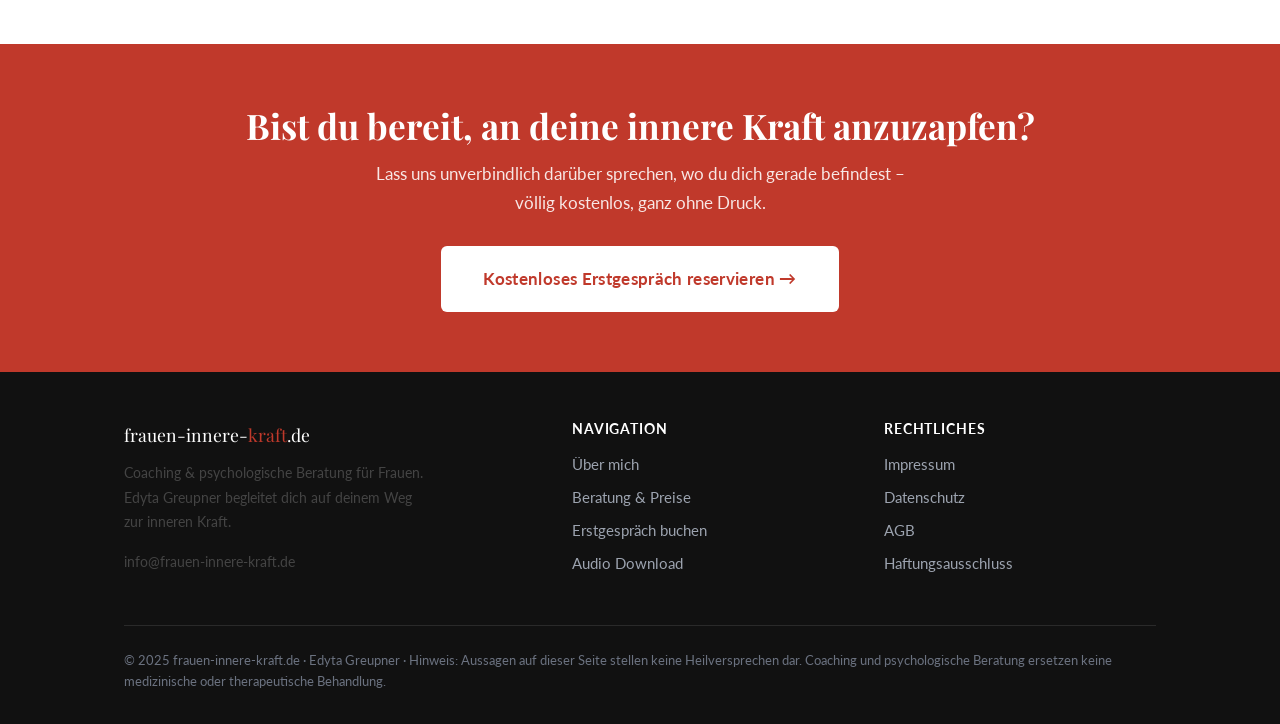
==== commit 79c446e5: "Hero-Video, YouTube-Video und dunkelblauer Innere-Kraft-Block wie Original eingebaut Co-Authored-By:" ====
--- a/index.html
+++ b/index.html
@@ -40,24 +40,28 @@
 </header>
 
 <!-- HERO -->
-<section class="hero" style="padding:80px 0 64px">
-  <div class="container">
-    <div class="hero-grid">
+<section class="hero" style="padding:60px 0 0">
+  <div class="container">
+    <div class="hero-grid" style="align-items:center">
       <div>
         <span class="eyebrow">Coaching für Frauen</span>
-        <h1 class="hero-quote">
+        <h1 class="hero-quote" style="font-size:clamp(1.8rem,4vw,2.8rem)">
           „Du <strong>bist</strong> mehr –<br>
           und du <strong>kannst</strong> mehr –<br>
           als das, was du von<br>dir denkst."
         </h1>
         <p class="sub" style="margin-top:24px">Hör auf, die Erfüllung im Außen zu suchen. Deine wahre Quelle liegt in dir – und ich zeige dir den Weg dorthin.</p>
-        <div style="display:flex;flex-wrap:wrap;gap:14px;margin-top:8px">
+        <div style="display:flex;flex-wrap:wrap;gap:14px;margin-top:24px">
           <a href="/erstgespraech/" class="btn btn-lg">Kostenloses Erstgespräch →</a>
           <a href="/ueber/" class="btn btn-lg btn-outline">Über Edyta</a>
         </div>
       </div>
-      <div class="hero-img" style="max-height:500px">
-        <img src="/assets/img/edyta-hero.jpg" alt="Edyta Greupner – Innere-Kraft Coach" width="540" height="500" loading="eager">
+      <div class="hero-img" style="display:flex;align-items:flex-end;justify-content:center">
+        <video autoplay muted loop playsinline style="width:100%;max-width:480px;display:block"
+               poster="/assets/img/edyta-hero.png">
+          <source src="/assets/img/edyta-hero.mp4" type="video/mp4">
+          <img src="/assets/img/edyta-hero.png" alt="Edyta Greupner – Innere-Kraft Coach">
+        </video>
       </div>
     </div>
   </div>
@@ -90,29 +94,60 @@
   </div>
 </section>
 
-<!-- WAS IST INNERE KRAFT -->
-<section class="bg-alt">
-  <div class="container">
-    <div class="center" style="margin-bottom:48px">
-      <span class="eyebrow">Das Fundament</span>
-      <h2>Was ist die Innere Kraft?</h2>
-      <p class="section-sub center">Sie ist der Funke in dir, der niemals erloschen ist – nur verschüttet.</p>
-    </div>
-    <div class="cards three">
-      <div class="card">
-        <div class="ico">✨</div>
-        <h3>Unzerstörbar</h3>
-        <p>Es ist die Kraft in dir, die durch keine Vergangenheit, keine Verletzung und keinen Glaubenssatz ausgelöscht werden kann.</p>
-      </div>
-      <div class="card">
-        <div class="ico">🔓</div>
-        <h3>Verschüttet – nicht verloren</h3>
-        <p>Konditionierungen aus der Erziehung und falsche Glaubenssätze haben sie bedeckt. Gemeinsam legen wir sie frei.</p>
-      </div>
-      <div class="card">
-        <div class="ico">🌱</div>
-        <h3>Für jede Frau</h3>
-        <p>Unabhängig von Herkunft, Glaube, Bildung oder Vergangenheit – jede darf hier anzapfen. Wirklich jede.</p>
+<!-- YOUTUBE VIDEO + KENNST DU DAS -->
+<section>
+  <div class="container">
+    <div class="split" style="align-items:flex-start;gap:48px">
+      <div style="flex:1.2">
+        <div style="position:relative;padding-bottom:56.25%;height:0;overflow:hidden;border-radius:var(--radius-lg)">
+          <iframe src="https://www.youtube.com/embed/zj03lX-xaEw?modestbranding=1&rel=0" frameborder="0" allowfullscreen
+            style="position:absolute;top:0;left:0;width:100%;height:100%"></iframe>
+        </div>
+      </div>
+      <div style="flex:1">
+        <p style="font-size:1.05rem;color:var(--ink-2)"><strong>Kennst du das?</strong> Du greifst nach der nächsten „Erfüllung" und merkst dann, dass es dich nicht so glücklich macht wie erhofft. Z.B.:</p>
+        <div style="margin:16px 0;padding:16px;border-left:3px solid var(--red);font-size:.95rem;color:var(--ink-2)">"Wenn ich nur einen guten Partner hätte, wäre ich glücklich und erfüllt!"</div>
+        <div style="margin:16px 0;padding:16px;border-left:3px solid var(--red);font-size:.95rem;color:var(--ink-2)">"Wenn ich eines Tages eigene Kinder habe, brauche ich nichts mehr im Leben um erfüllt zu sein."</div>
+        <div style="margin:16px 0;padding:16px;border-left:3px solid var(--red);font-size:.95rem;color:var(--ink-2)">"Wenn ich den perfekten Job hätte, dann wäre ich erfüllt und glücklich."</div>
+        <p style="color:var(--ink-2)">…und innerlich weißt du, dass die Sehnsucht nach etwas viel Größerem ist: deiner persönlichen inneren Kraftquelle!</p>
+        <a href="/erstgespraech/" class="btn" style="margin-top:16px">Kostenfreies Erstgespräch vereinbaren →</a>
+      </div>
+    </div>
+  </div>
+</section>
+
+<!-- WAS IST INNERE KRAFT – dunkelblau wie Original -->
+<section style="background:#203973;color:#fff">
+  <div class="container">
+    <div class="split" style="gap:48px">
+      <div>
+        <h2 style="color:#fff;text-align:center;margin-bottom:32px">Was ist die INNERE KRAFT</h2>
+        <ul style="list-style:none;padding:0;margin:0;display:flex;flex-direction:column;gap:12px">
+          <li style="display:flex;gap:10px;align-items:flex-start"><span style="color:var(--red);font-size:1.1rem">♥</span><span>Es ist die <strong>unzerstörbare Kraft</strong> in dir</span></li>
+          <li style="display:flex;gap:10px;align-items:flex-start"><span style="color:var(--red);font-size:1.1rem">♥</span><span>Es ist der <strong>Funke in dir</strong>, der verschüttet ist, aber nicht erloschen.</span></li>
+          <li style="display:flex;gap:10px;align-items:flex-start"><span style="color:var(--red);font-size:1.1rem">♥</span><span>Es ist nur <strong>verschüttet</strong> durch Konditionierungen aus der Erziehung, den falschen Glaubenssätzen</span></li>
+          <li style="display:flex;gap:10px;align-items:flex-start"><span style="color:var(--red);font-size:1.1rem">♥</span><span>Es ist der <strong>Aspekt deiner Seele</strong>, der mehr weiß als du dir vorstellen kannst</span></li>
+          <li style="display:flex;gap:10px;align-items:flex-start"><span style="color:var(--red);font-size:1.1rem">♥</span><span>Es ist <strong>unbegrenzt</strong></span></li>
+          <li style="display:flex;gap:10px;align-items:flex-start"><span style="color:var(--red);font-size:1.1rem">♥</span><span>Es ist <strong>vollkommen</strong></span></li>
+          <li style="display:flex;gap:10px;align-items:flex-start"><span style="color:var(--red);font-size:1.1rem">♥</span><span>Es ist der <strong>Schlüssel zu wahrem Glück</strong> – sowohl innerlich als auch äußerlich</span></li>
+          <li style="display:flex;gap:10px;align-items:flex-start"><span style="color:var(--red);font-size:1.1rem">♥</span><span><strong>Jeder darf hier anzapfen</strong> – unabhängig vom Glauben, Herkunft, Bildung oder der Vergangenheit</span></li>
+        </ul>
+      </div>
+      <div>
+        <h2 style="color:#fff;text-align:center;margin-bottom:32px">Welchen Frauen kann ich helfen</h2>
+        <ul style="list-style:none;padding:0;margin:0;display:flex;flex-direction:column;gap:12px">
+          <li style="display:flex;gap:10px;align-items:flex-start"><span style="color:var(--red);font-size:1.1rem">♥</span><span>Die auf der <strong>Stelle</strong> treten</span></li>
+          <li style="display:flex;gap:10px;align-items:flex-start"><span style="color:var(--red);font-size:1.1rem">♥</span><span>Die sich <strong>schwach oder unvollständig</strong> fühlen</span></li>
+          <li style="display:flex;gap:10px;align-items:flex-start"><span style="color:var(--red);font-size:1.1rem">♥</span><span>Die <strong>an sich nicht glauben</strong>, aber es gerne würden</span></li>
+          <li style="display:flex;gap:10px;align-items:flex-start"><span style="color:var(--red);font-size:1.1rem">♥</span><span>Die <strong>Angst vor Veränderungen</strong> haben, es sich aber wünschen</span></li>
+          <li style="display:flex;gap:10px;align-items:flex-start"><span style="color:var(--red);font-size:1.1rem">♥</span><span>Die den <strong>Ruf der Seele wahrnehmen</strong>, aber damit nichts anfangen können</span></li>
+          <li style="display:flex;gap:10px;align-items:flex-start"><span style="color:var(--red);font-size:1.1rem">♥</span><span>Die nach <strong>tiefer</strong> Erfüllung suchen</span></li>
+          <li style="display:flex;gap:10px;align-items:flex-start"><span style="color:var(--red);font-size:1.1rem">♥</span><span>Die sich <strong>ausgelaugt, deprimiert, lustlos, verwirrt</strong> oder <strong>ängstlich</strong> fühlen</span></li>
+          <li style="display:flex;gap:10px;align-items:flex-start"><span style="color:var(--red);font-size:1.1rem">♥</span><span>Die das Verlangen nach <strong>Erkenntnis</strong> verspüren</span></li>
+        </ul>
+        <div style="text-align:center;margin-top:40px">
+          <a href="/erstgespraech/" class="btn" style="background:#f2f2f2;color:var(--red)">Kostenloses Erstgespräch reservieren →</a>
+        </div>
       </div>
     </div>
   </div>
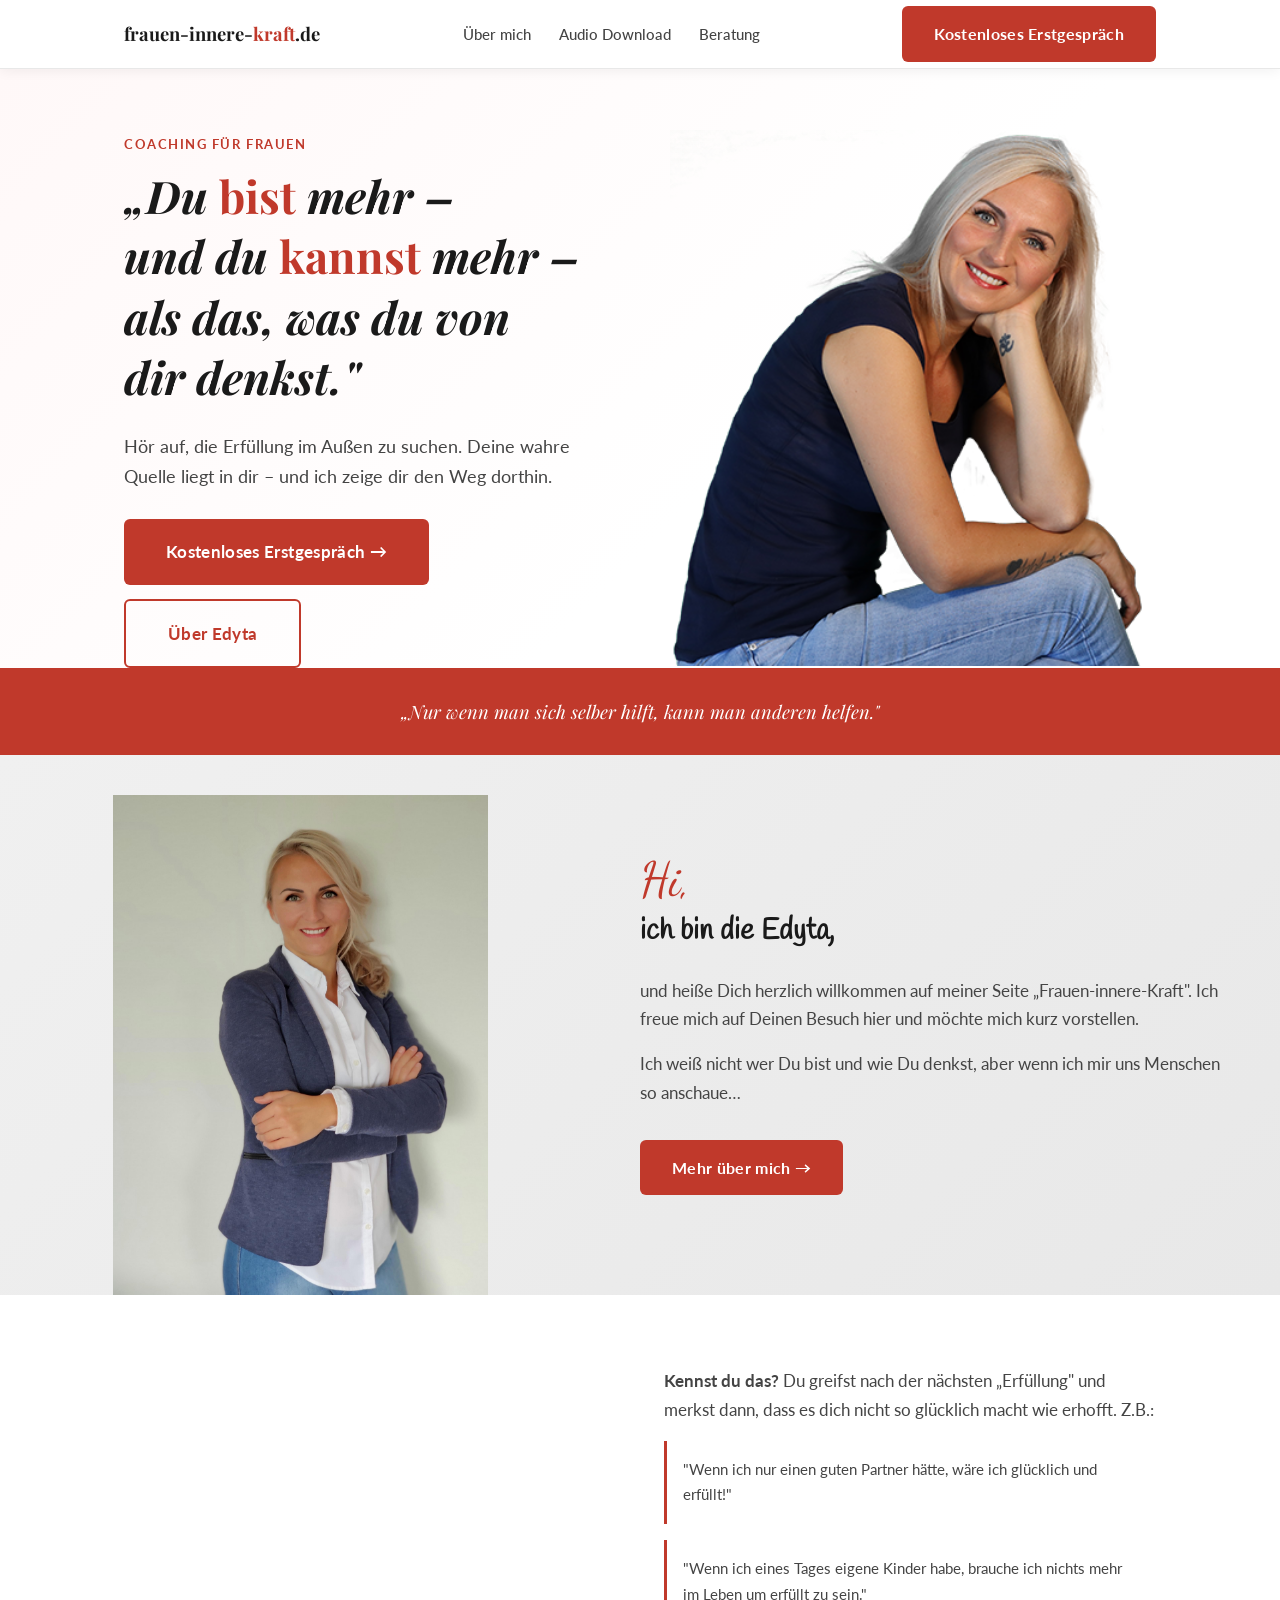
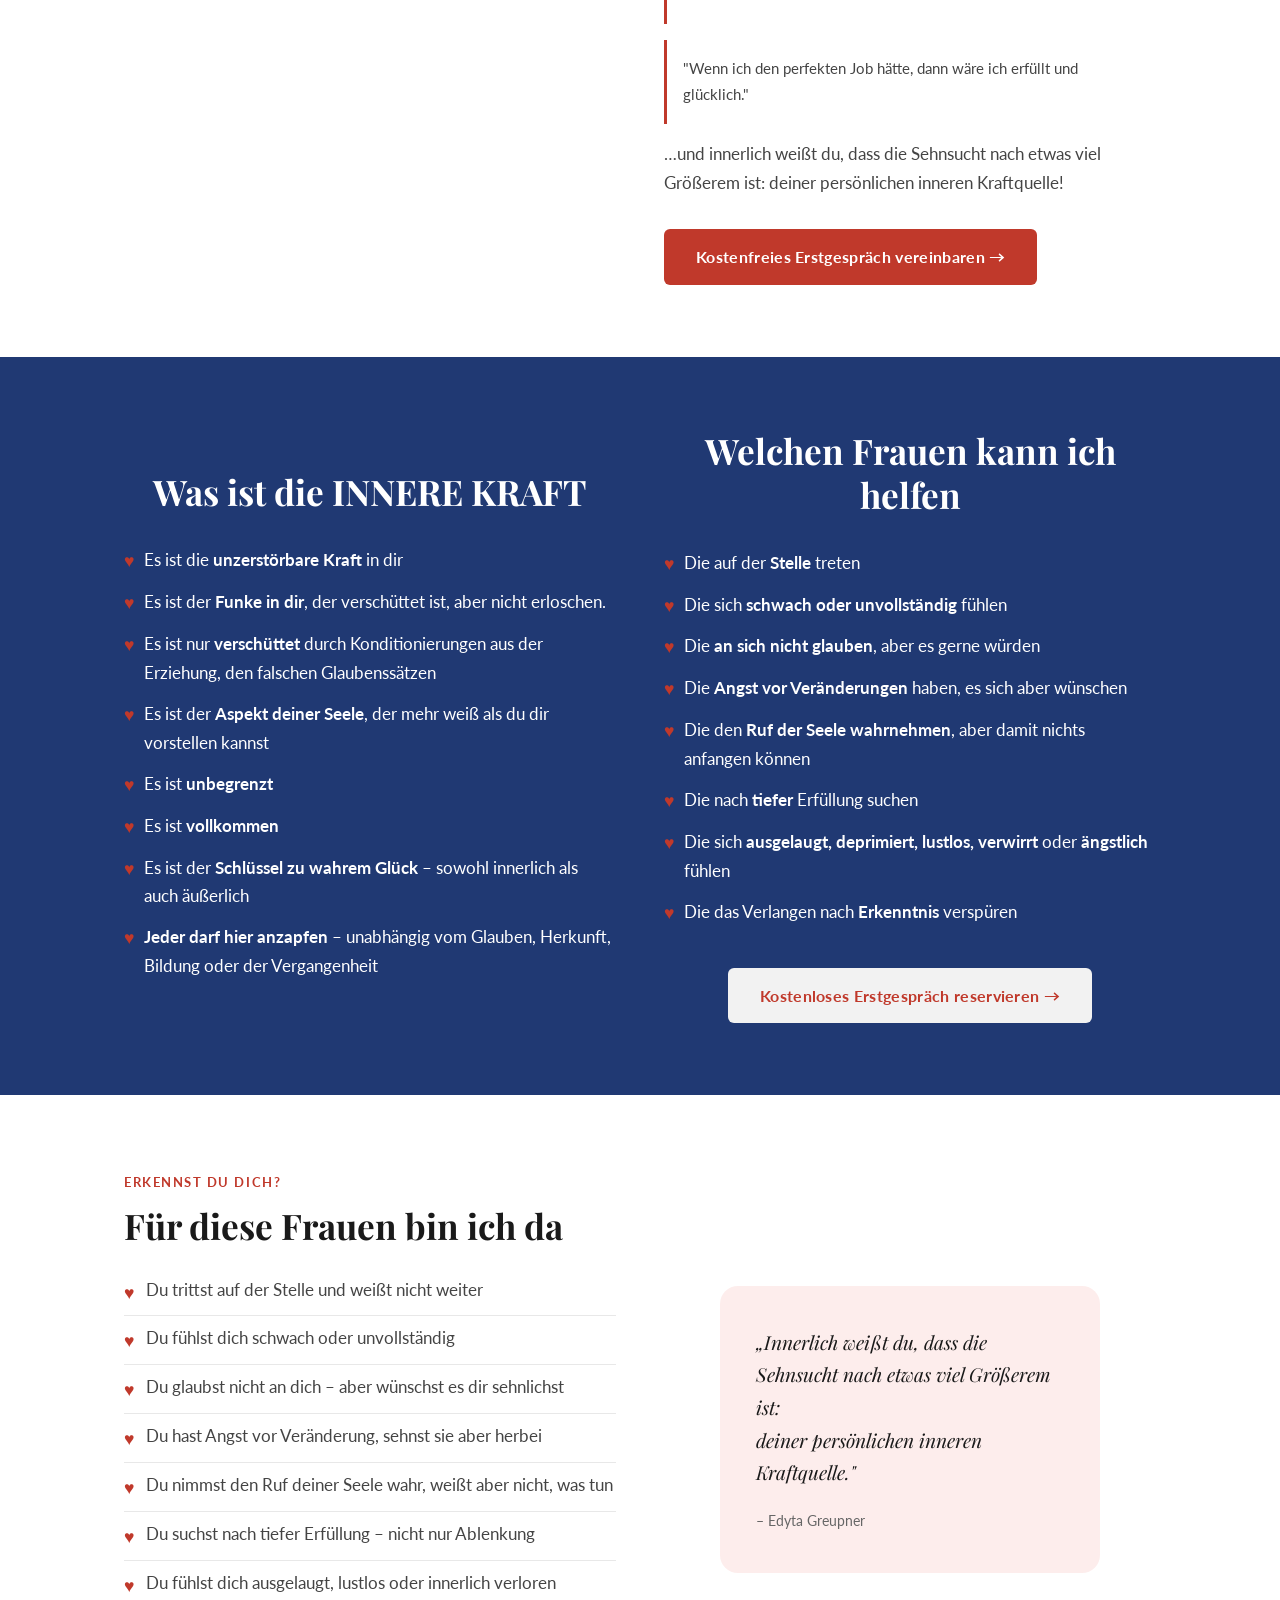
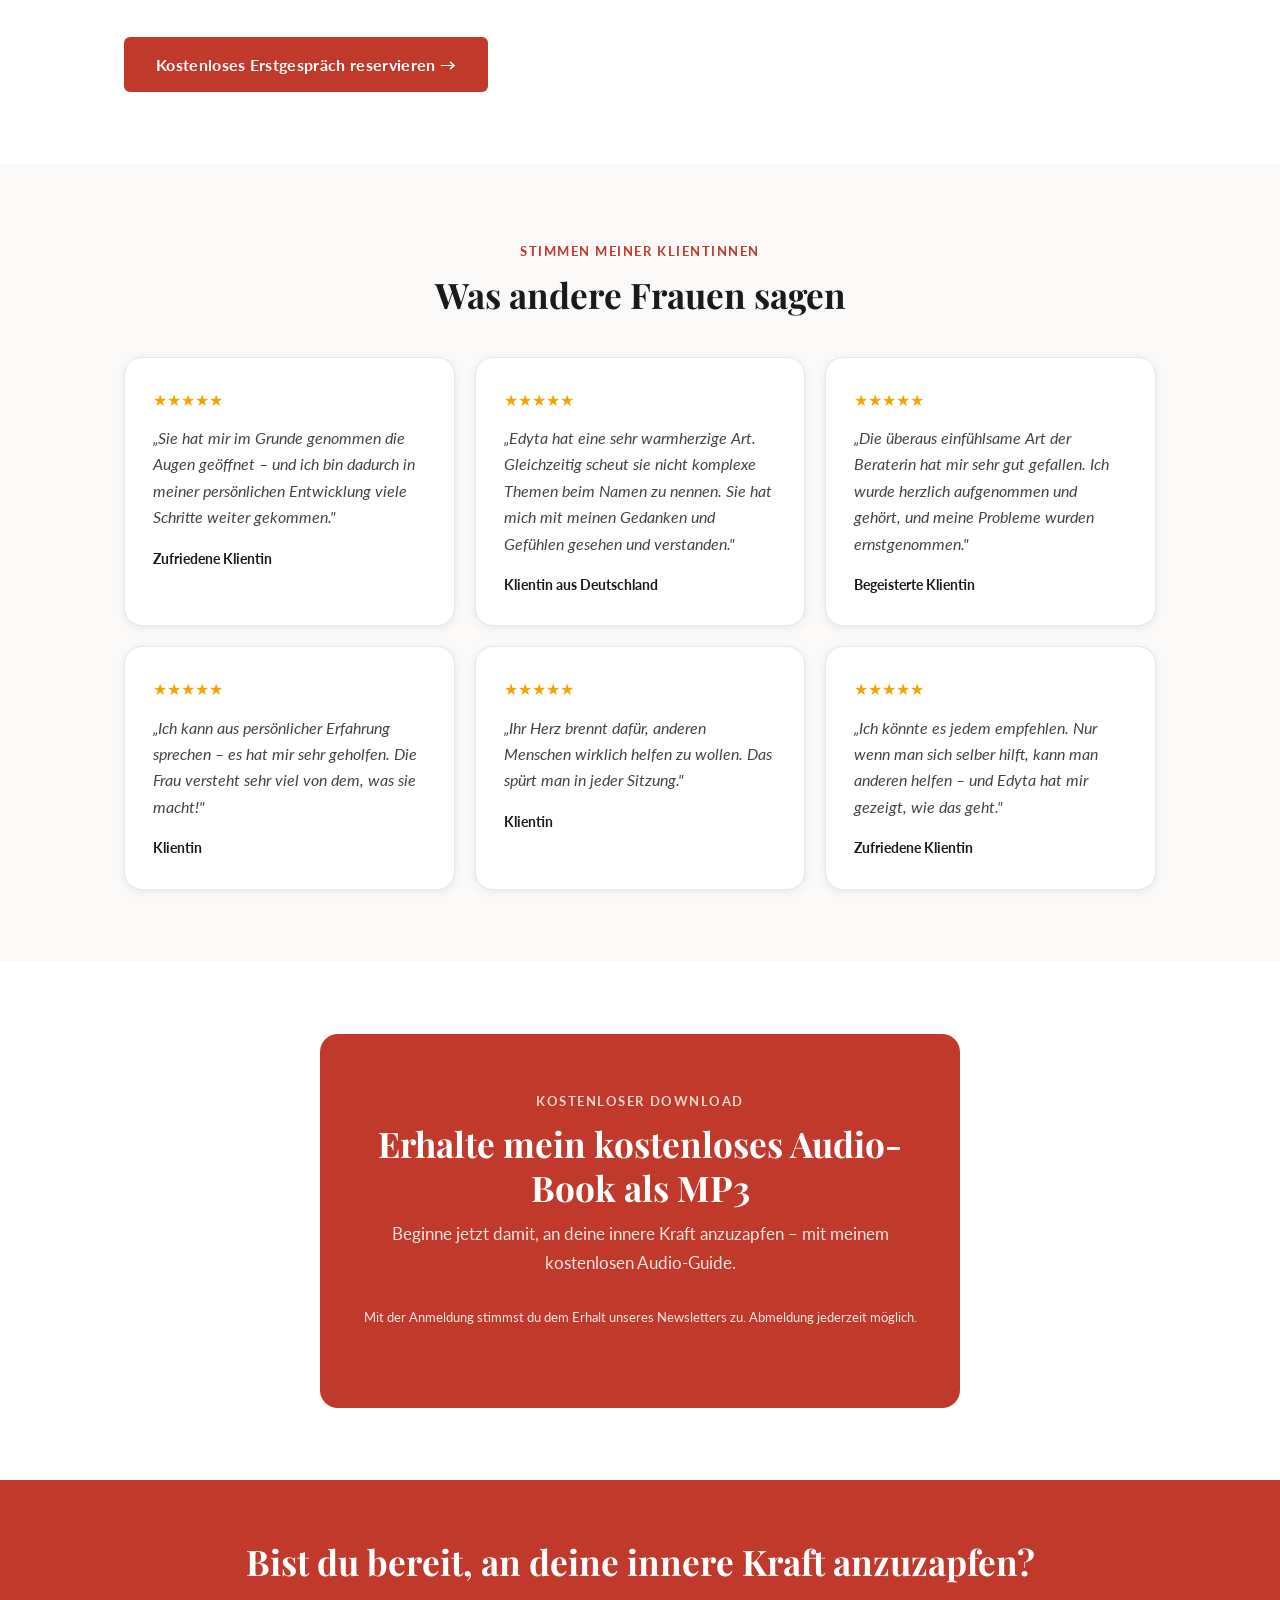
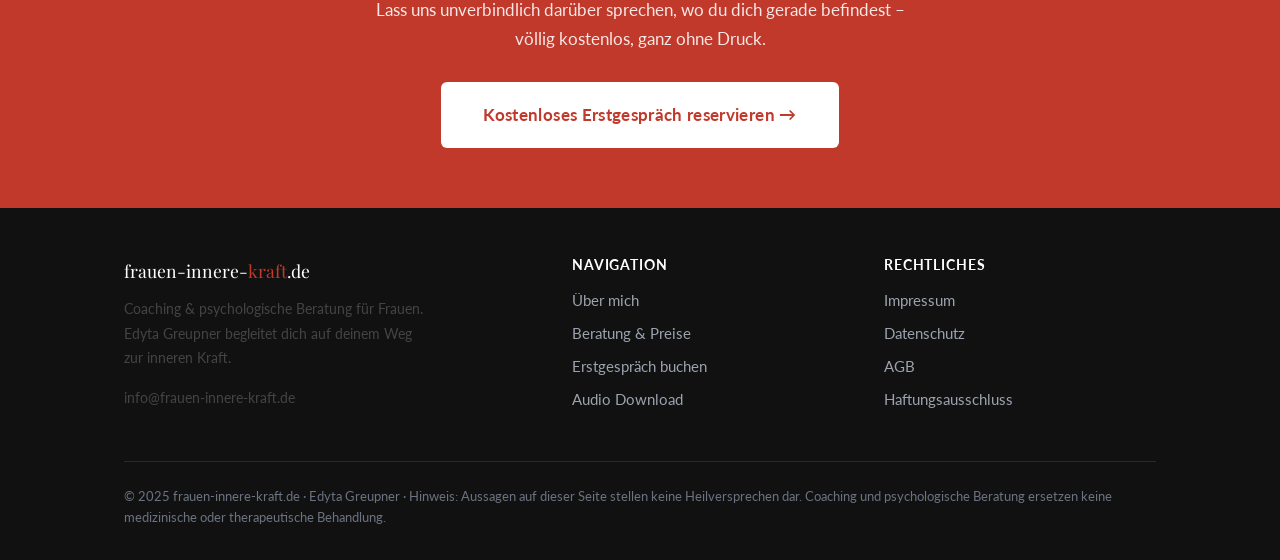
==== commit f71b8ece: "Rahmen vom Hero entfernt, Hi-Edyta-Abschnitt mit Originalstil und Script-Schrift Co-Authored-By: Cla" ====
--- a/index.html
+++ b/index.html
@@ -13,7 +13,7 @@
 <link rel="canonical" href="https://www.frauen-innere-kraft.de/">
 <link rel="preconnect" href="https://fonts.googleapis.com">
 <link rel="preconnect" href="https://fonts.gstatic.com" crossorigin>
-<link rel="stylesheet" href="https://fonts.googleapis.com/css2?family=Lato:wght@400;700&family=Playfair+Display:ital,wght@0,600;0,700;1,600&display=swap">
+<link rel="stylesheet" href="https://fonts.googleapis.com/css2?family=Lato:wght@400;700&family=Playfair+Display:ital,wght@0,600;0,700;1,600&family=Dancing+Script:wght@700&family=Handlee&display=swap">
 <link rel="stylesheet" href="/assets/css/site.css">
 </head>
 <body>
@@ -77,19 +77,17 @@
 </div>
 
 <!-- ÜBER-TEASER -->
-<section>
-  <div class="container">
-    <div class="split">
-      <div class="img-wrap">
-        <img src="/assets/img/edyta-sitzend.jpg" alt="Edyta Greupner" width="500" height="560" loading="lazy">
-      </div>
-      <div>
-        <span class="eyebrow">Hi, ich bin Edyta</span>
-        <h2>Ich weiß, wie sich das anfühlt – weil ich dort war.</h2>
-        <p>Aufgewachsen in Polen, geprägt von Angst und Einsamkeit, bin ich als junge Frau nach Deutschland gekommen und habe mir meinen Weg gebahnt. Nicht weil es einfach war – sondern weil ich irgendwann den Mut hatte, an meine innere Kraft zu glauben.</p>
-        <p>Heute begleite ich Frauen als psychologische Beraterin dabei, genau das zu tun: an ihre eigene Quelle anzuzapfen und endlich das Leben zu führen, nach dem sie sich tief im Herzen sehnen.</p>
-        <a href="/ueber/" class="btn btn-outline" style="margin-top:8px">Mehr über mich →</a>
-      </div>
+<section style="background:linear-gradient(135deg,#f0f0f0 0%,#e8e8e8 100%);padding:0;overflow:hidden">
+  <div style="display:flex;flex-wrap:wrap;align-items:stretch;min-height:480px">
+    <div style="flex:1;min-width:280px;display:flex;align-items:flex-end;justify-content:center;padding-top:40px">
+      <img src="/assets/img/edyta-sitzend.jpg" alt="Edyta Greupner" style="max-height:500px;width:auto;display:block" loading="lazy">
+    </div>
+    <div style="flex:1;min-width:280px;display:flex;flex-direction:column;justify-content:center;padding:48px 40px">
+      <p style="font-family:'Dancing Script',cursive;font-size:3rem;color:var(--red);margin:0 0 4px;line-height:1">Hi,</p>
+      <p style="font-family:'Handlee',cursive;font-size:1.8rem;color:var(--ink);font-weight:700;margin:0 0 20px">ich bin die Edyta,</p>
+      <p style="color:var(--ink-2)">und heiße Dich herzlich willkommen auf meiner Seite „Frauen-innere-Kraft". Ich freue mich auf Deinen Besuch hier und möchte mich kurz vorstellen.</p>
+      <p style="color:var(--ink-2)">Ich weiß nicht wer Du bist und wie Du denkst, aber wenn ich mir uns Menschen so anschaue…</p>
+      <a href="/ueber/" class="btn" style="margin-top:16px;align-self:flex-start">Mehr über mich →</a>
     </div>
   </div>
 </section>
--- a/assets/css/site.css
+++ b/assets/css/site.css
@@ -159,11 +159,11 @@
 .hero h1 { margin-bottom: 20px; }
 .hero .sub { font-size: 1.1rem; color: var(--ink-2); margin-bottom: 28px; }
 .hero-img {
-  border-radius: 20px;
-  overflow: hidden;
-  box-shadow: var(--shadow-lg);
-}
-.hero-img img { width: 100%; height: 100%; object-fit: cover; }
+  display: flex;
+  align-items: flex-end;
+  justify-content: center;
+}
+.hero-img img, .hero-img video { width: 100%; max-width: 480px; display: block; }
 
 /* Quote hero */
 .hero-quote {
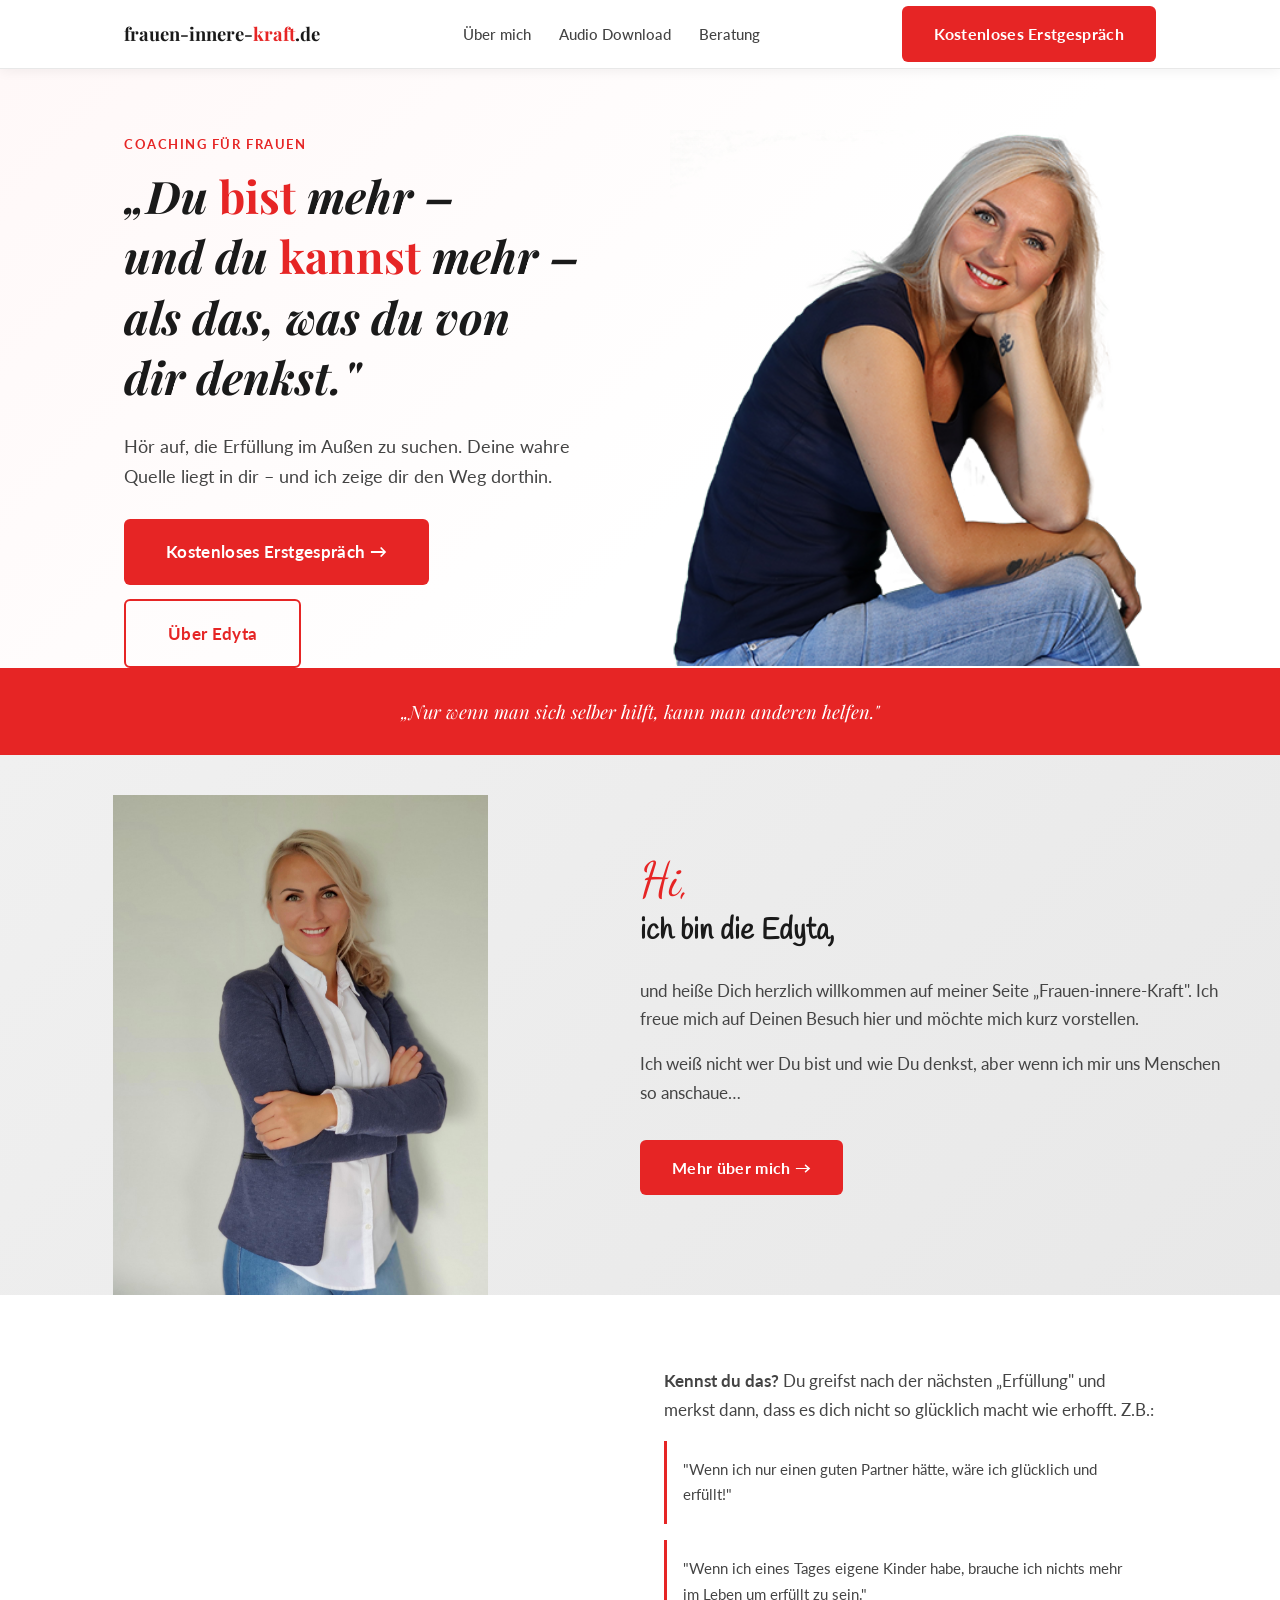
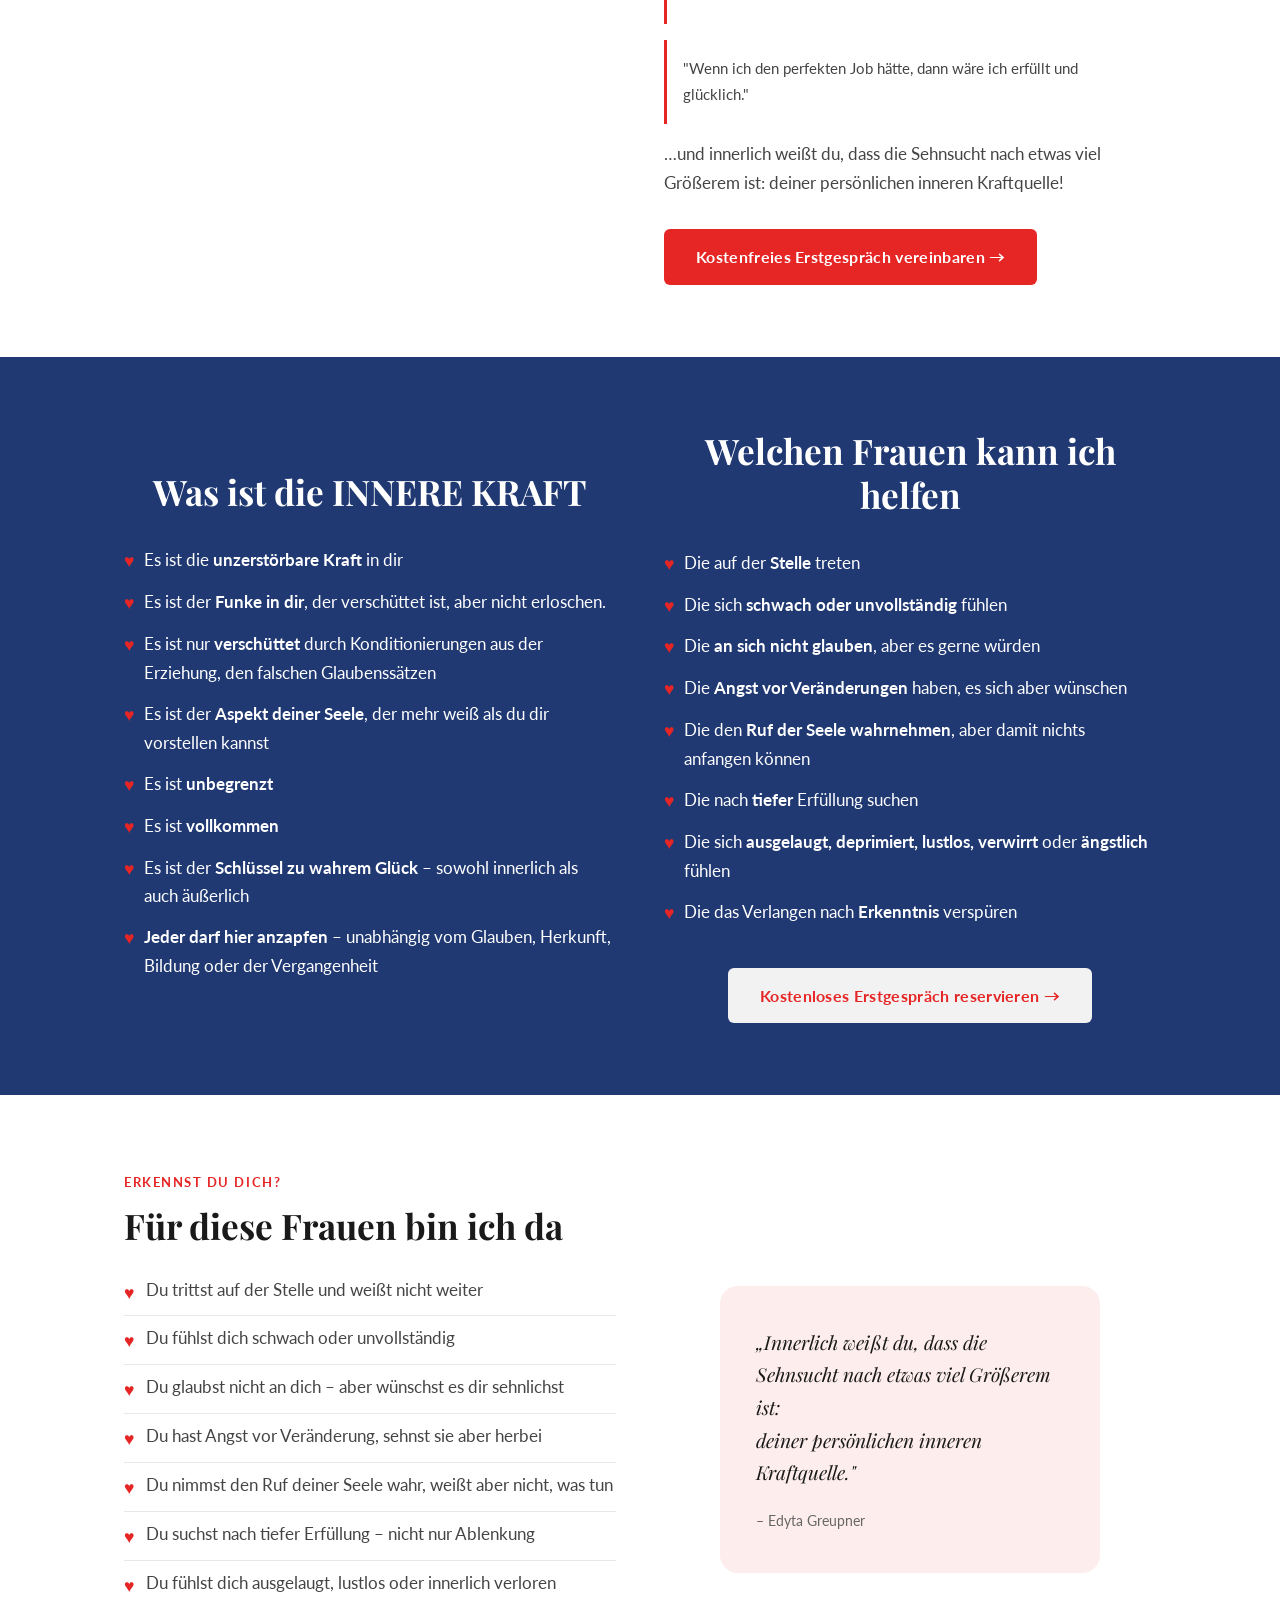
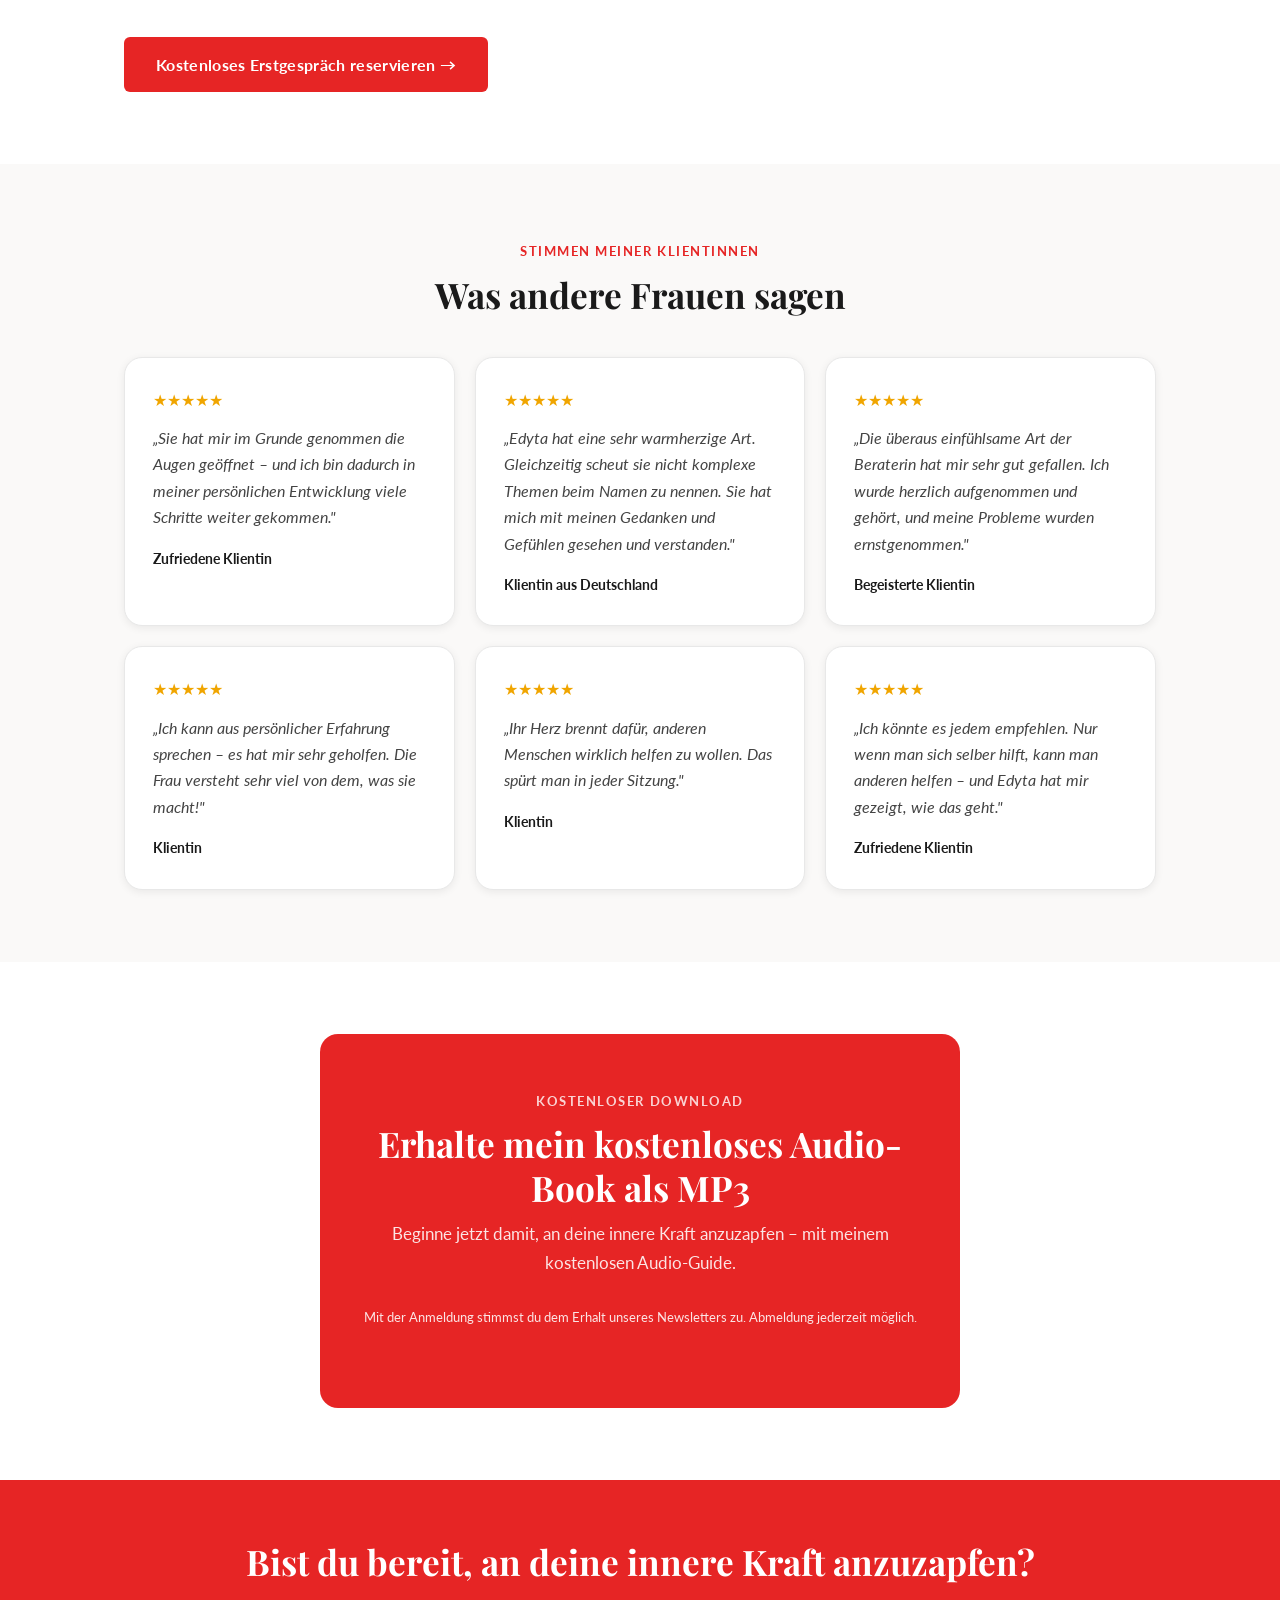
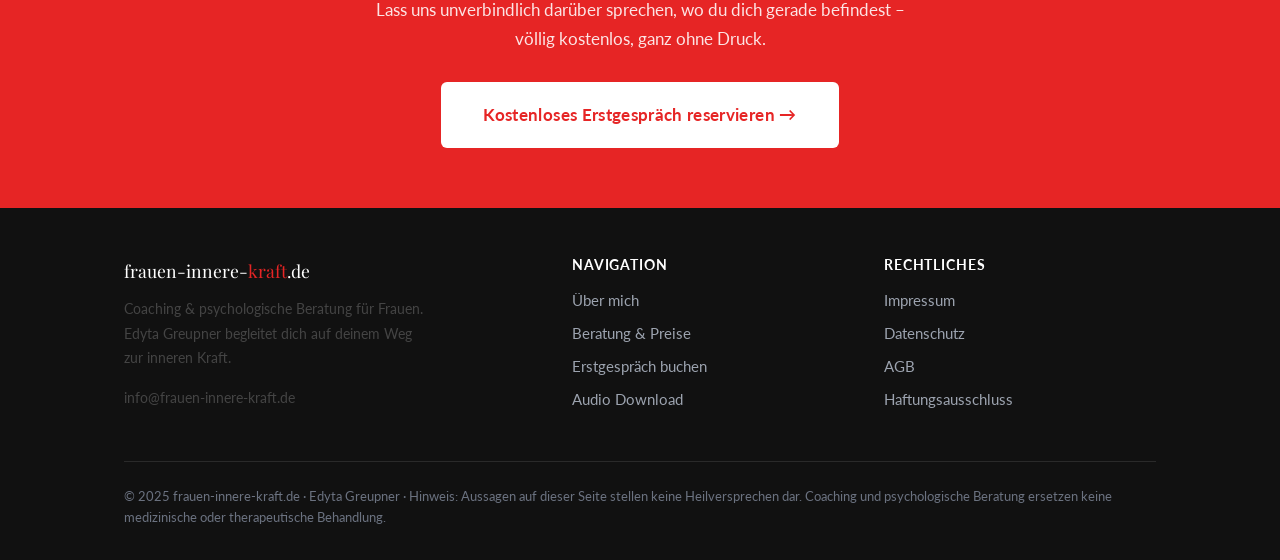
==== commit 7a1b589f: "Slide-in von rechts, kein Abstand zum roten Balken, helleres Rot Co-Authored-By: Claude Sonnet 4.6 <" ====
--- a/index.html
+++ b/index.html
@@ -40,7 +40,7 @@
 </header>
 
 <!-- HERO -->
-<section class="hero" style="padding:60px 0 0">
+<section class="hero" style="padding:60px 0 0;margin-bottom:0">
   <div class="container">
     <div class="hero-grid" style="align-items:center">
       <div>
@@ -68,7 +68,7 @@
 </section>
 
 <!-- ZITAT STRIPE -->
-<div style="background:var(--red);padding:28px 0;text-align:center">
+<div style="background:var(--red);padding:28px 0;text-align:center;margin-top:0">
   <div class="container">
     <p style="color:#fff;font-family:'Playfair Display',serif;font-style:italic;font-size:1.15rem;margin:0">
       „Nur wenn man sich selber hilft, kann man anderen helfen."
--- a/assets/css/site.css
+++ b/assets/css/site.css
@@ -3,8 +3,8 @@
    ============================================= */
 
 :root {
-  --red:       #C0392B;
-  --red-dark:  #922B21;
+  --red:       #E62525;
+  --red-dark:  #C0392B;
   --red-light: #FDEDEC;
   --ink:       #1a1a1a;
   --ink-2:     #444;
@@ -145,7 +145,7 @@
   position: relative;
   overflow: hidden;
   background: linear-gradient(135deg, #fff8f8 0%, #fff 60%);
-  padding: 80px 0 60px;
+  padding: 60px 0 0;
 }
 .hero-grid {
   display: grid;
@@ -162,8 +162,18 @@
   display: flex;
   align-items: flex-end;
   justify-content: center;
-}
-.hero-img img, .hero-img video { width: 100%; max-width: 480px; display: block; }
+  overflow: hidden;
+}
+.hero-img img, .hero-img video {
+  width: 100%;
+  max-width: 480px;
+  display: block;
+  animation: slideFromRight 1.2s cubic-bezier(0.22,1,0.36,1) both;
+}
+@keyframes slideFromRight {
+  from { transform: translateX(120%); opacity: 0; }
+  to   { transform: translateX(0);    opacity: 1; }
+}
 
 /* Quote hero */
 .hero-quote {
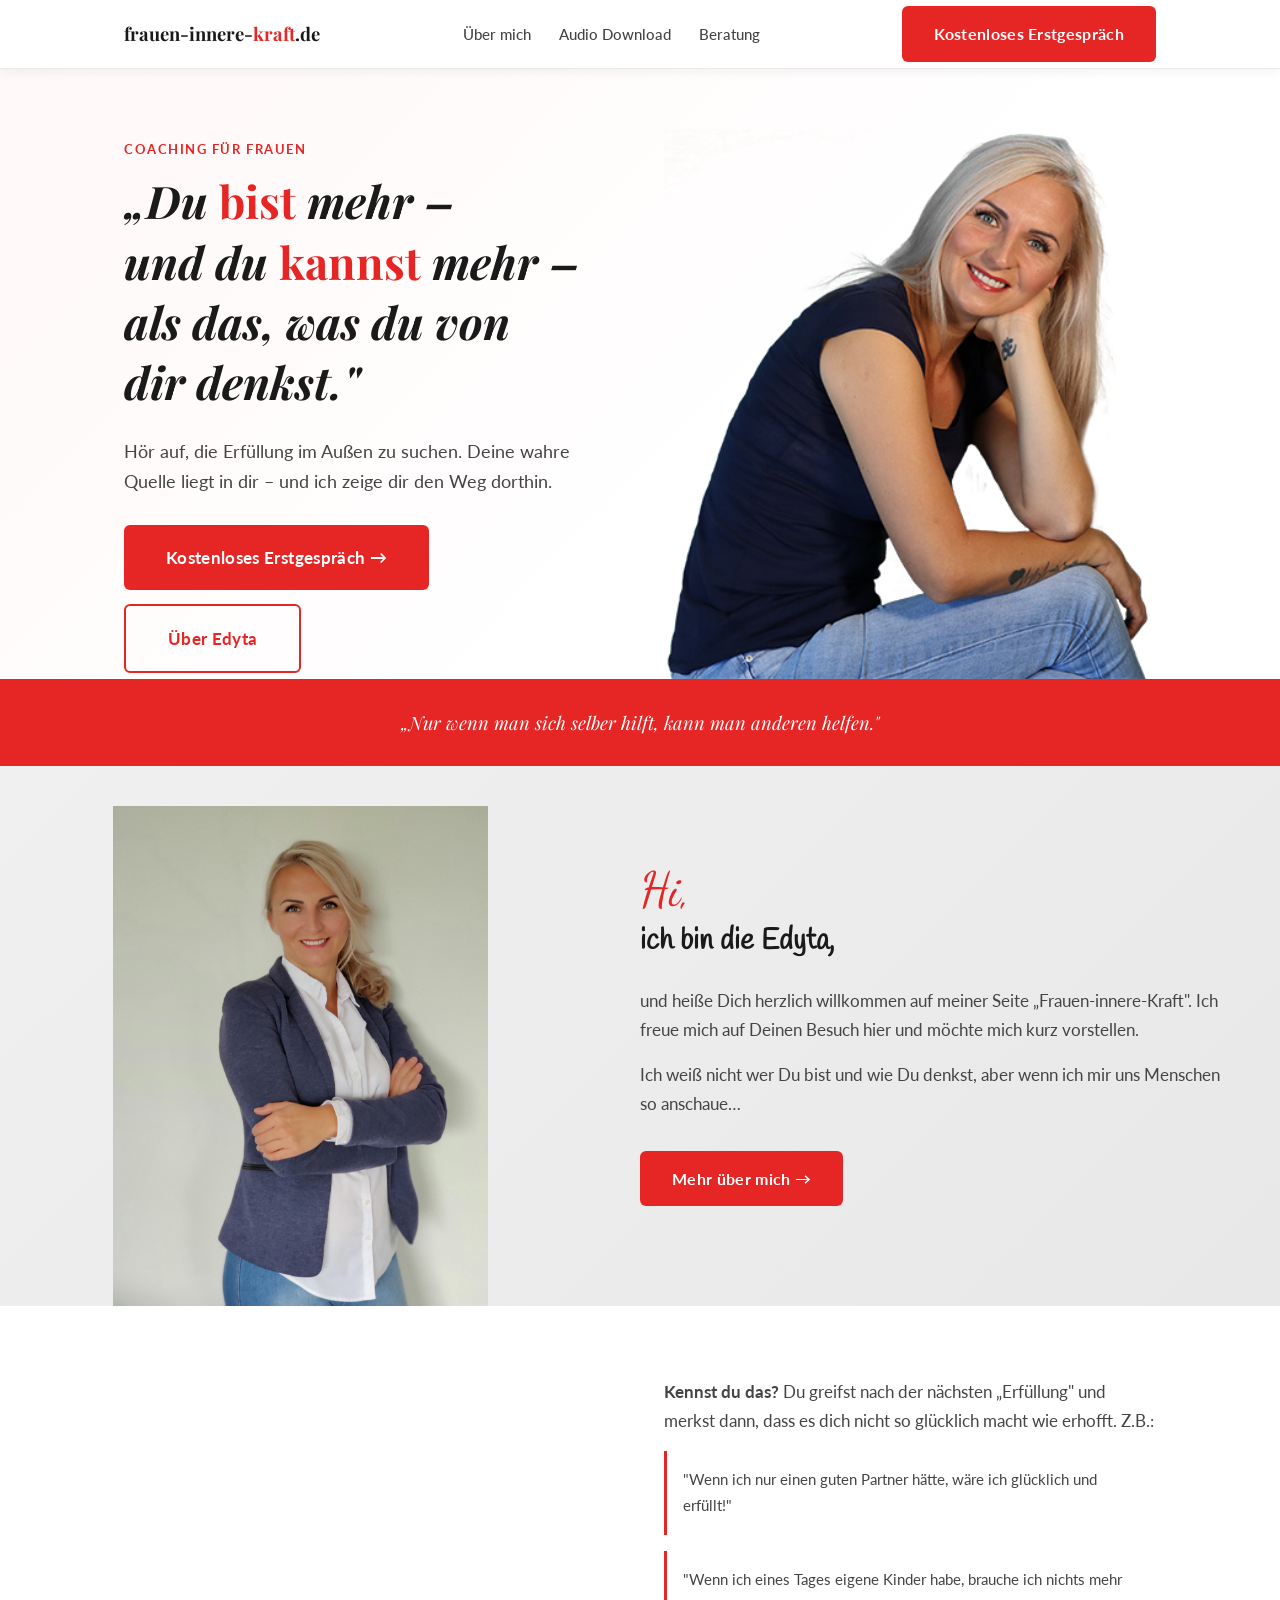
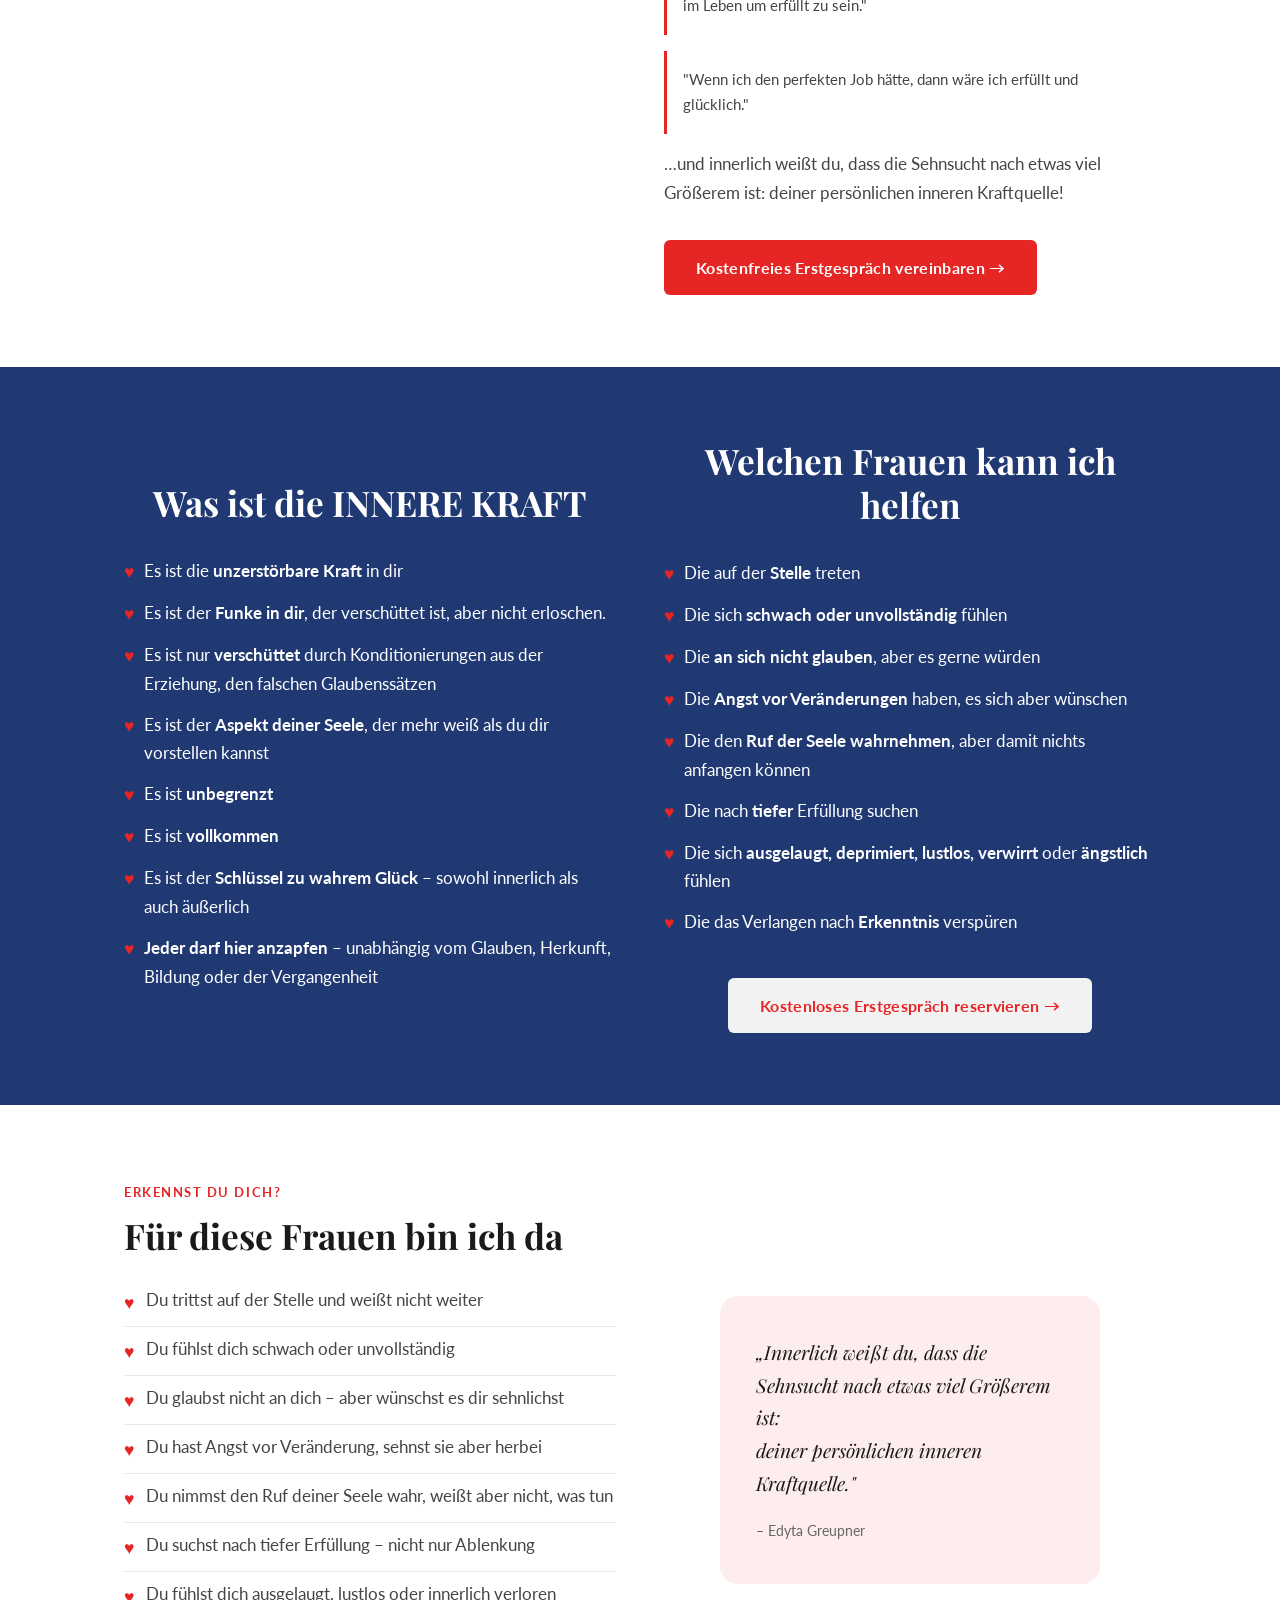
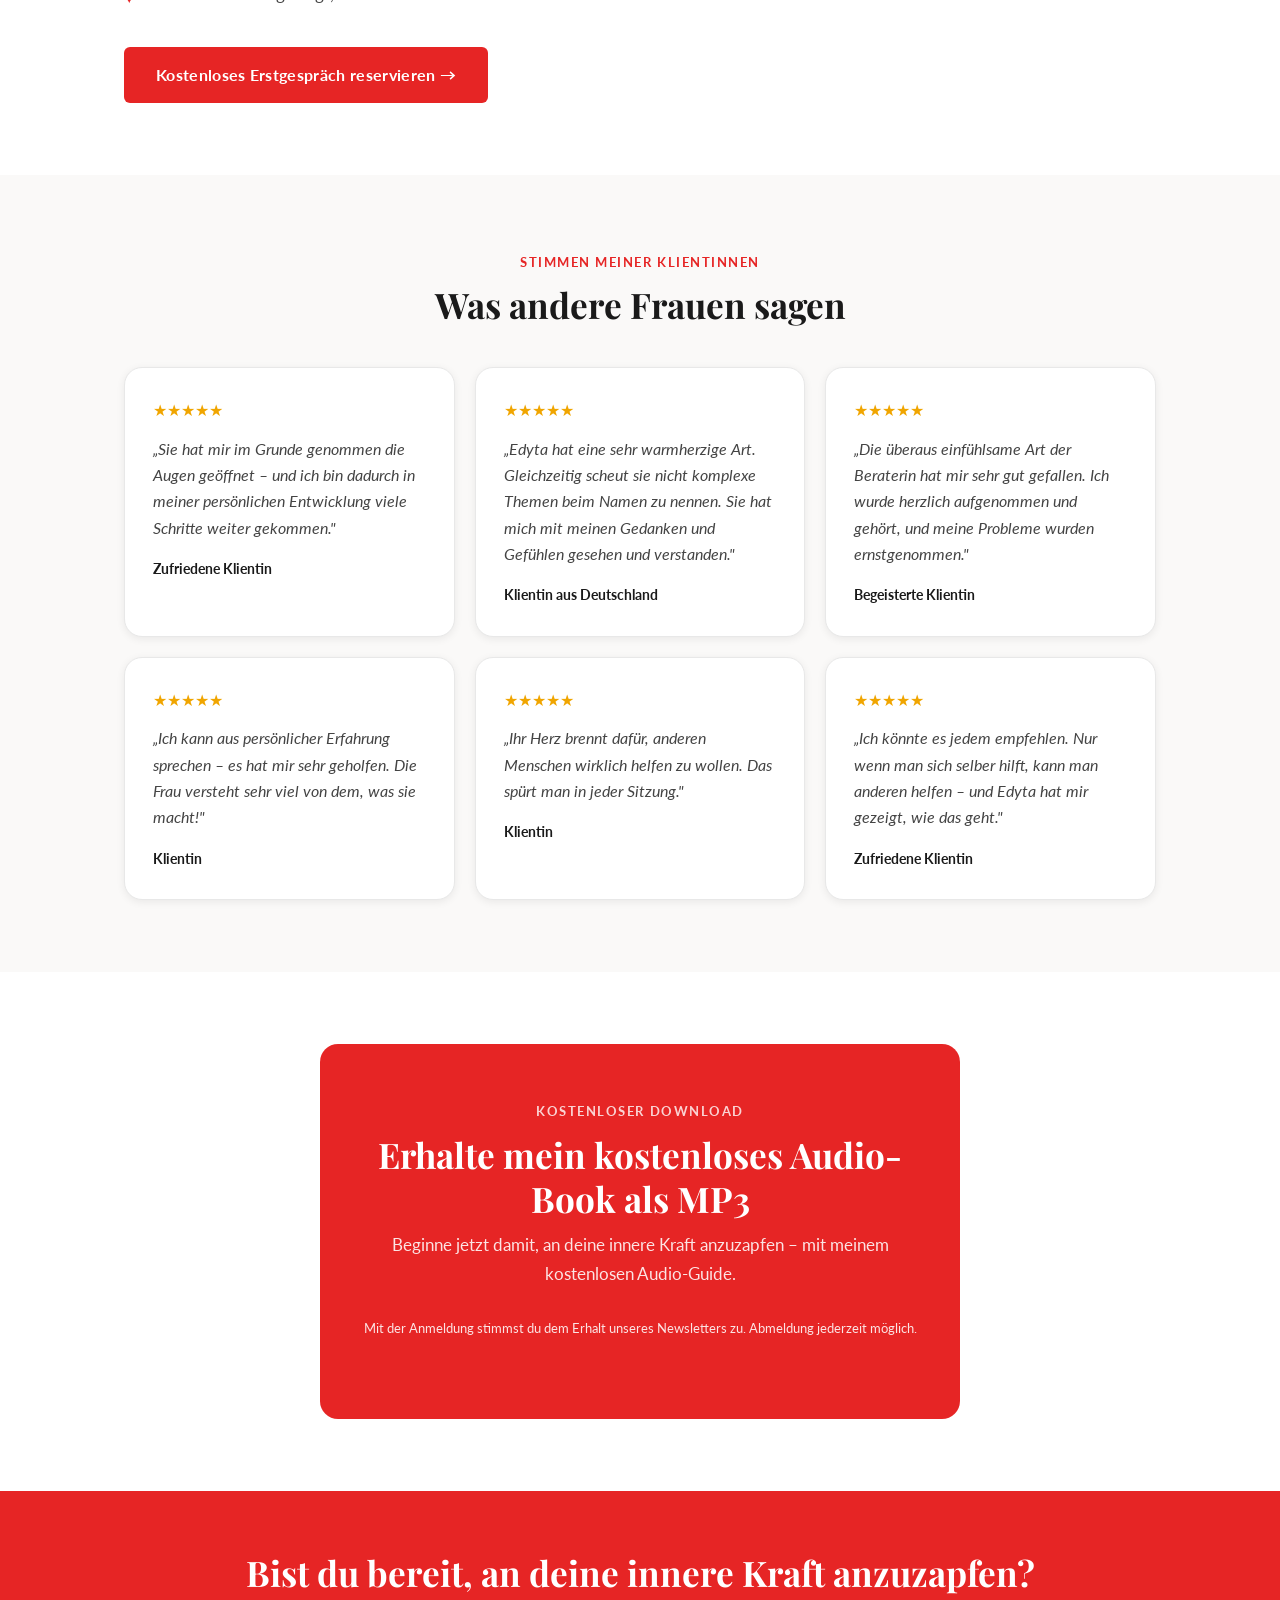
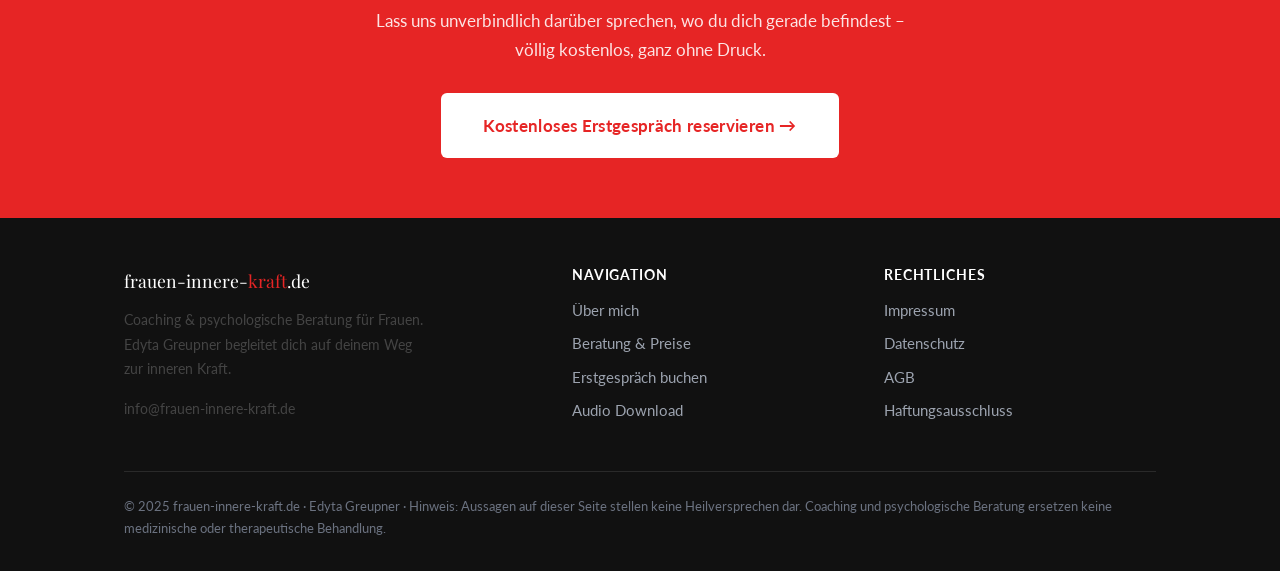
==== commit 54c47331: "hero: Edyta 1/3 größer (max-width 480→640px) Co-Authored-By: Claude Sonnet 4.6 <noreply@anthropic.co" ====
--- a/index.html
+++ b/index.html
@@ -57,7 +57,7 @@
         </div>
       </div>
       <div class="hero-img" style="display:flex;align-items:flex-end;justify-content:center">
-        <video autoplay muted loop playsinline style="width:100%;max-width:480px;display:block"
+        <video autoplay muted loop playsinline style="width:100%;max-width:640px;display:block"
                poster="/assets/img/edyta-hero.png">
           <source src="/assets/img/edyta-hero.mp4" type="video/mp4">
           <img src="/assets/img/edyta-hero.png" alt="Edyta Greupner – Innere-Kraft Coach">
--- a/assets/css/site.css
+++ b/assets/css/site.css
@@ -166,7 +166,7 @@
 }
 .hero-img img, .hero-img video {
   width: 100%;
-  max-width: 480px;
+  max-width: 640px;
   display: block;
   animation: slideFromRight 1.2s cubic-bezier(0.22,1,0.36,1) both;
 }
